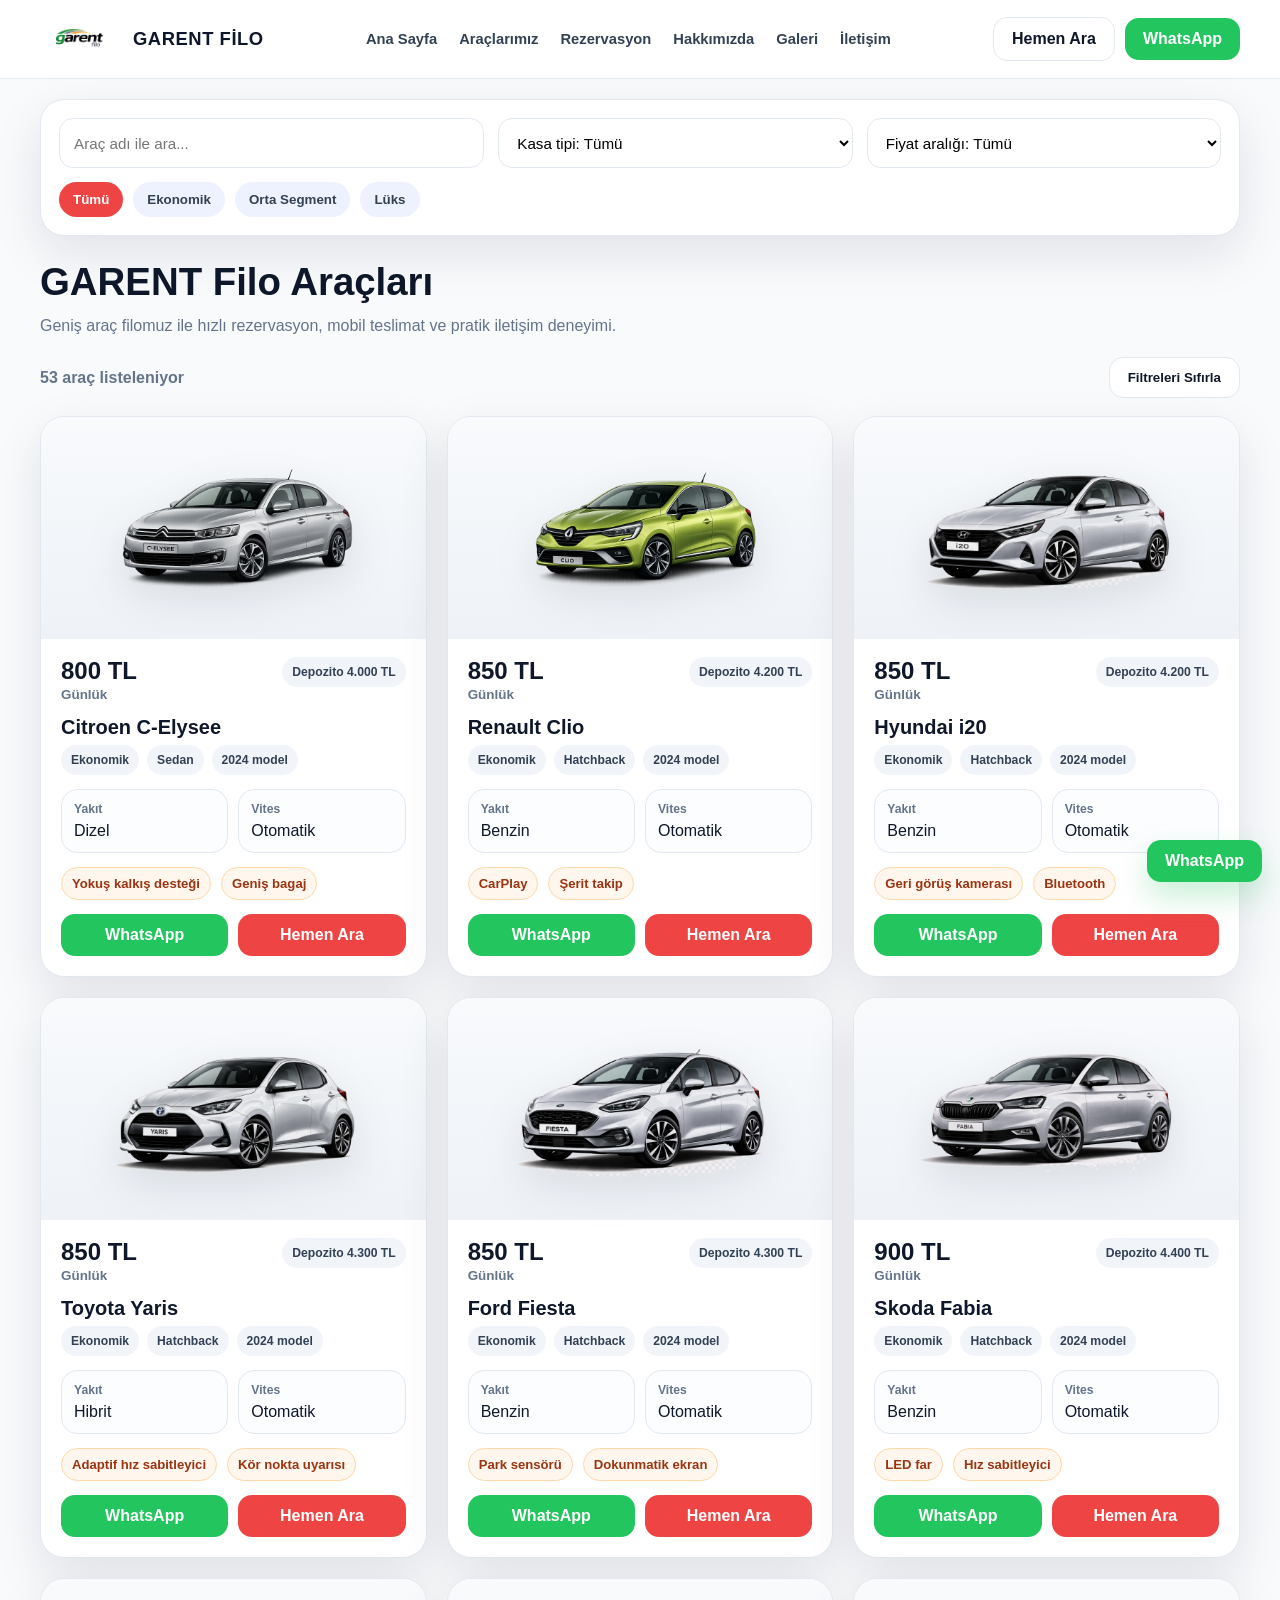
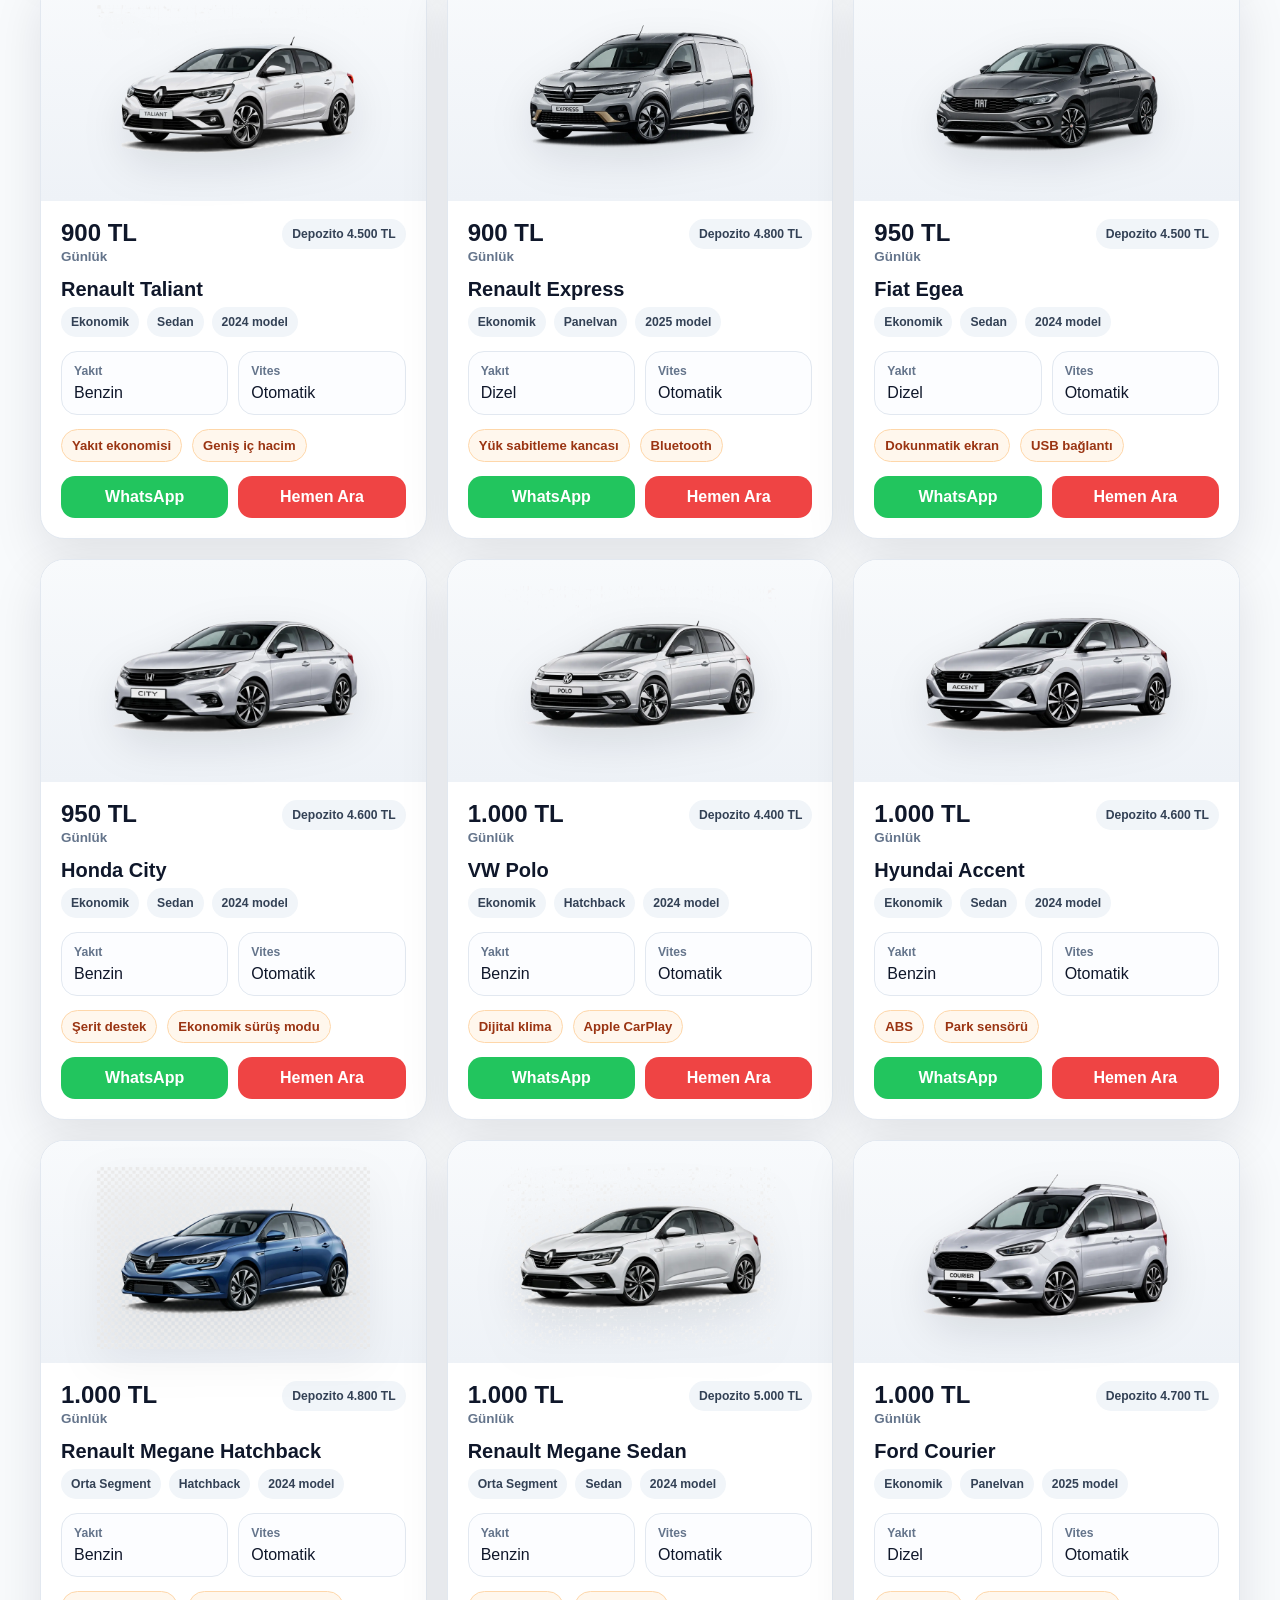
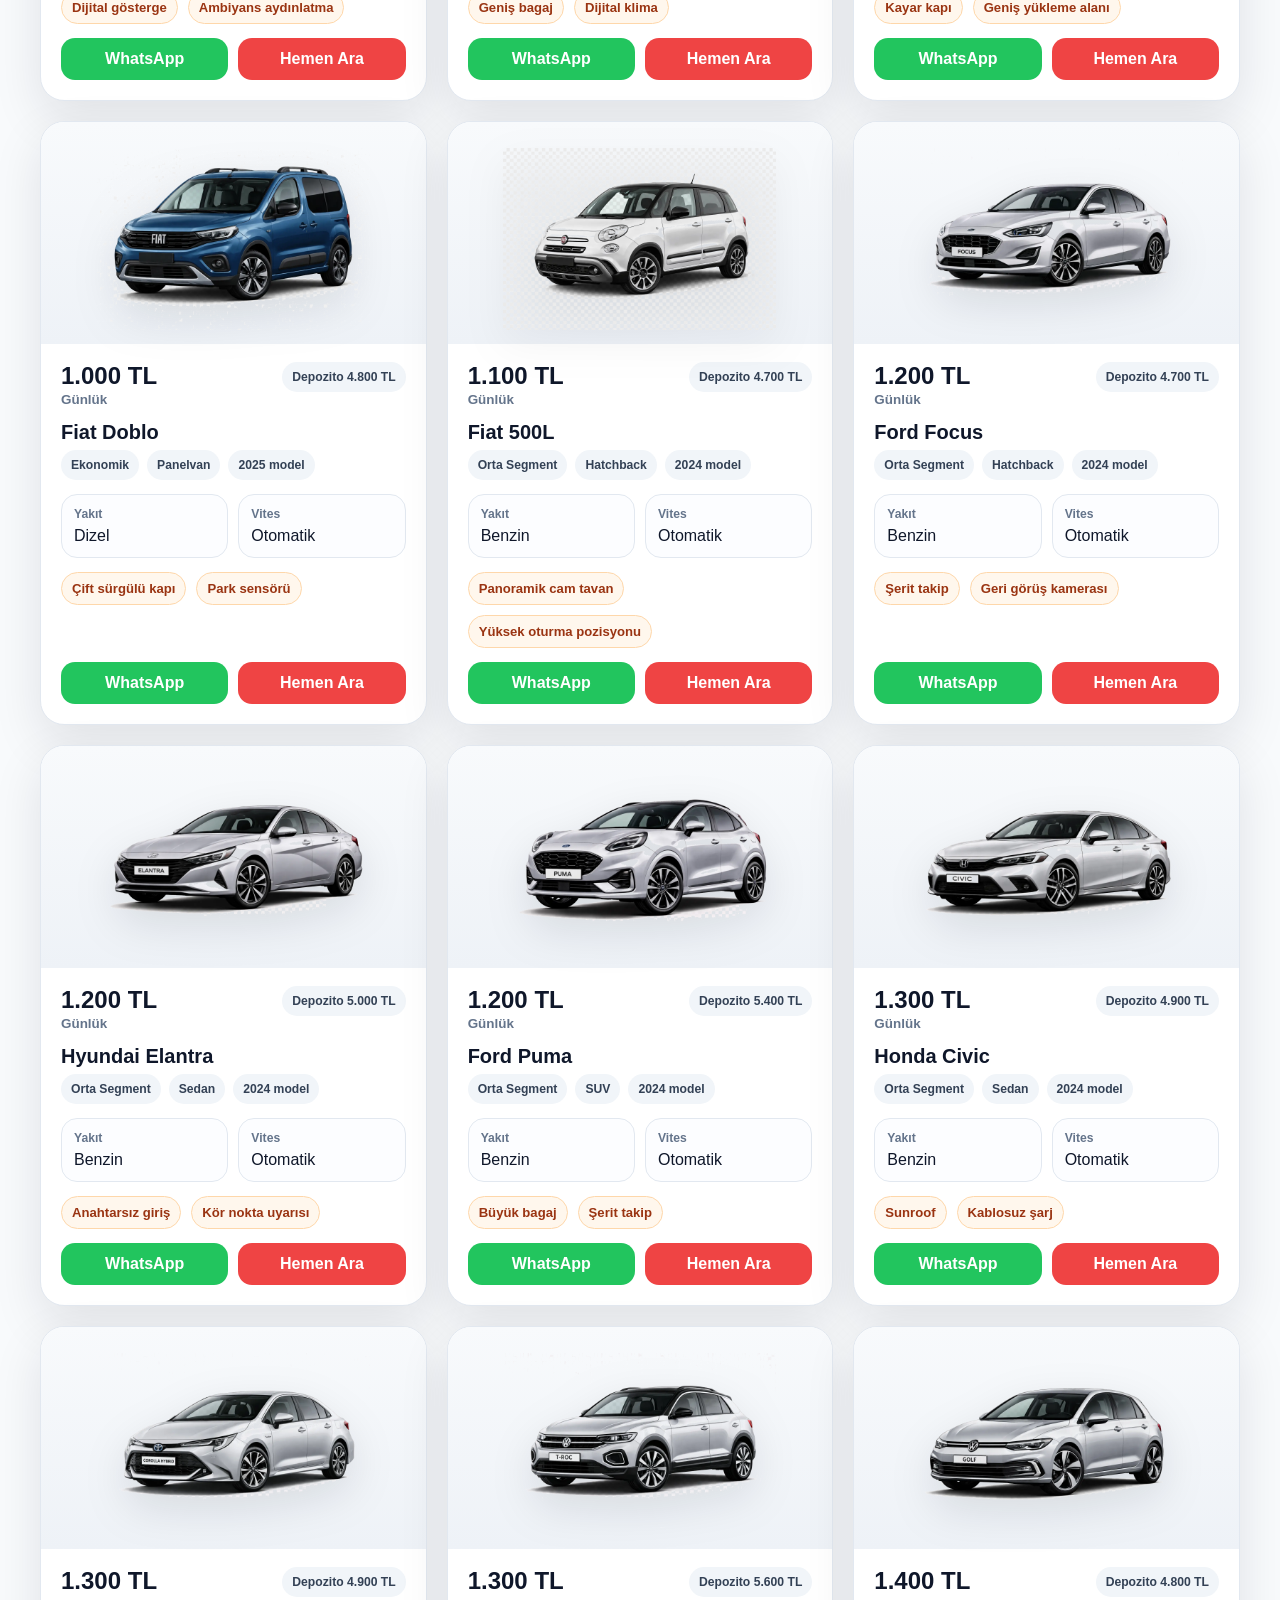
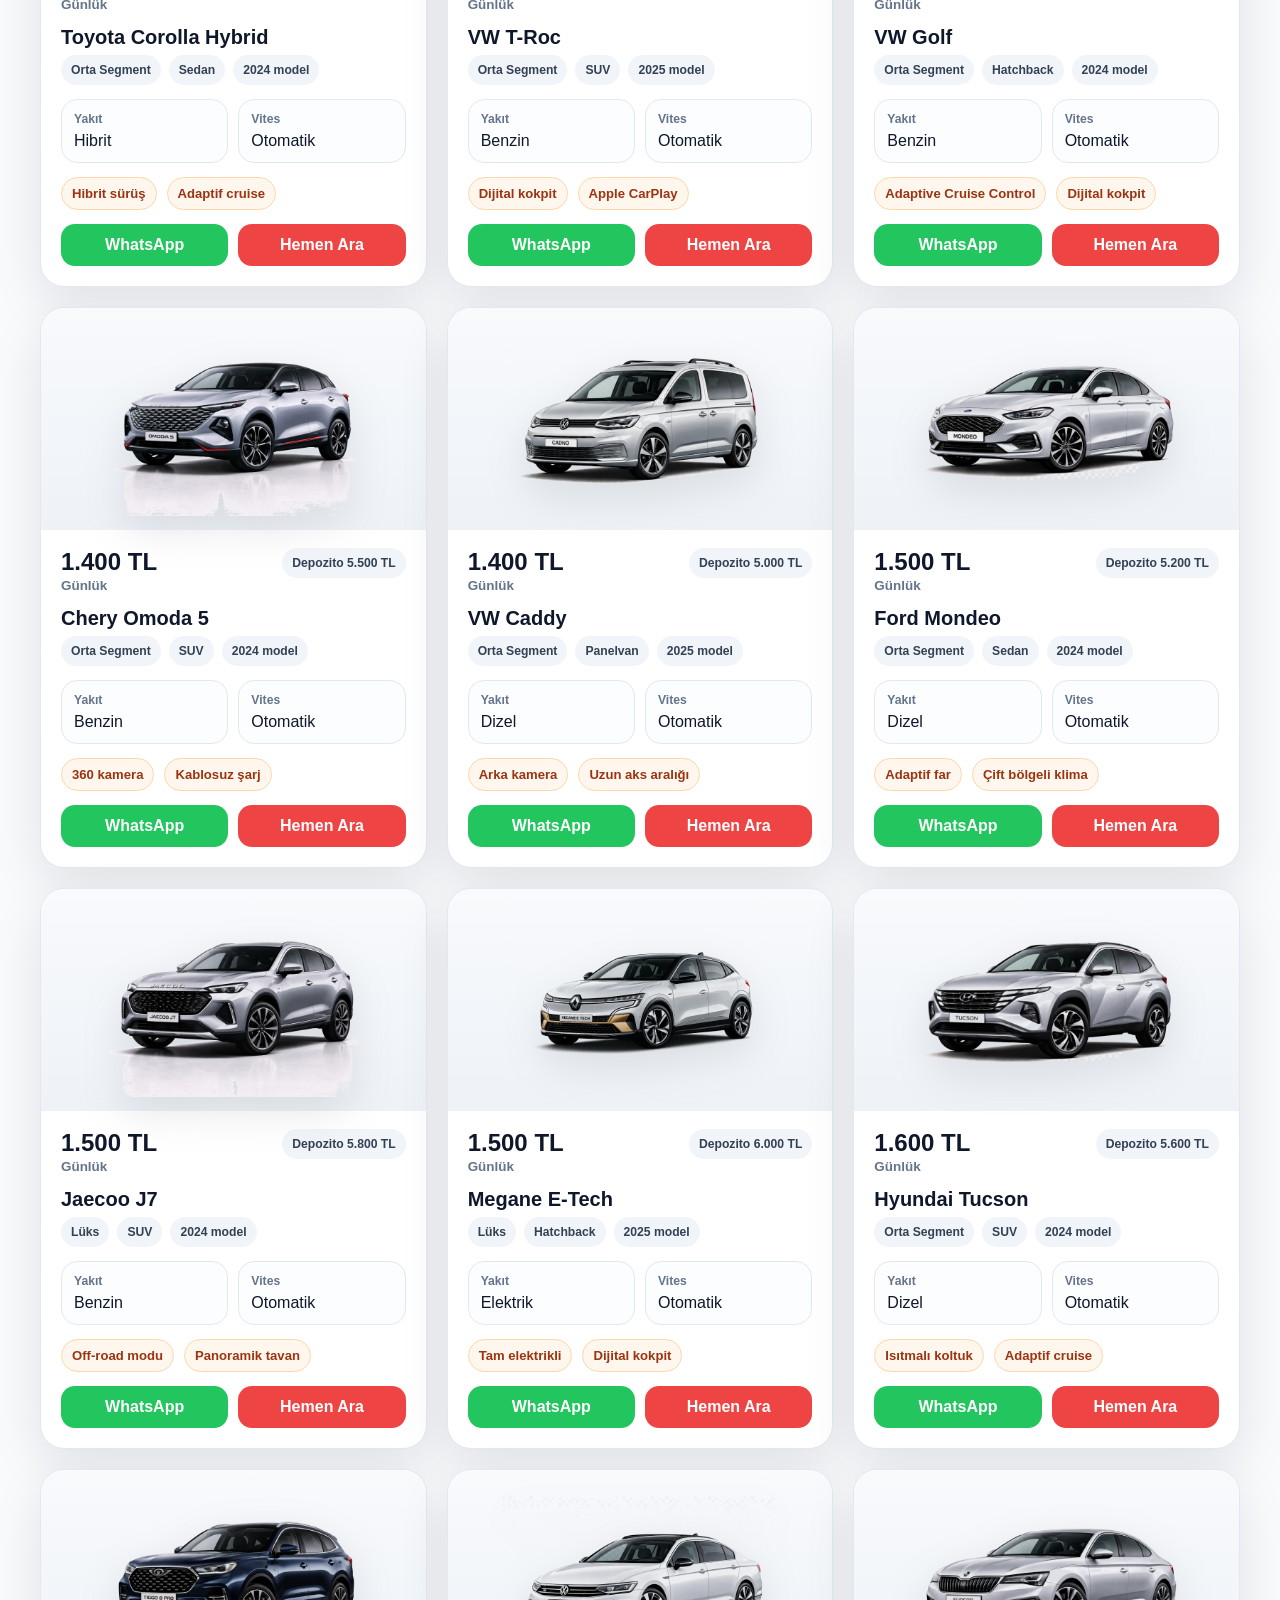
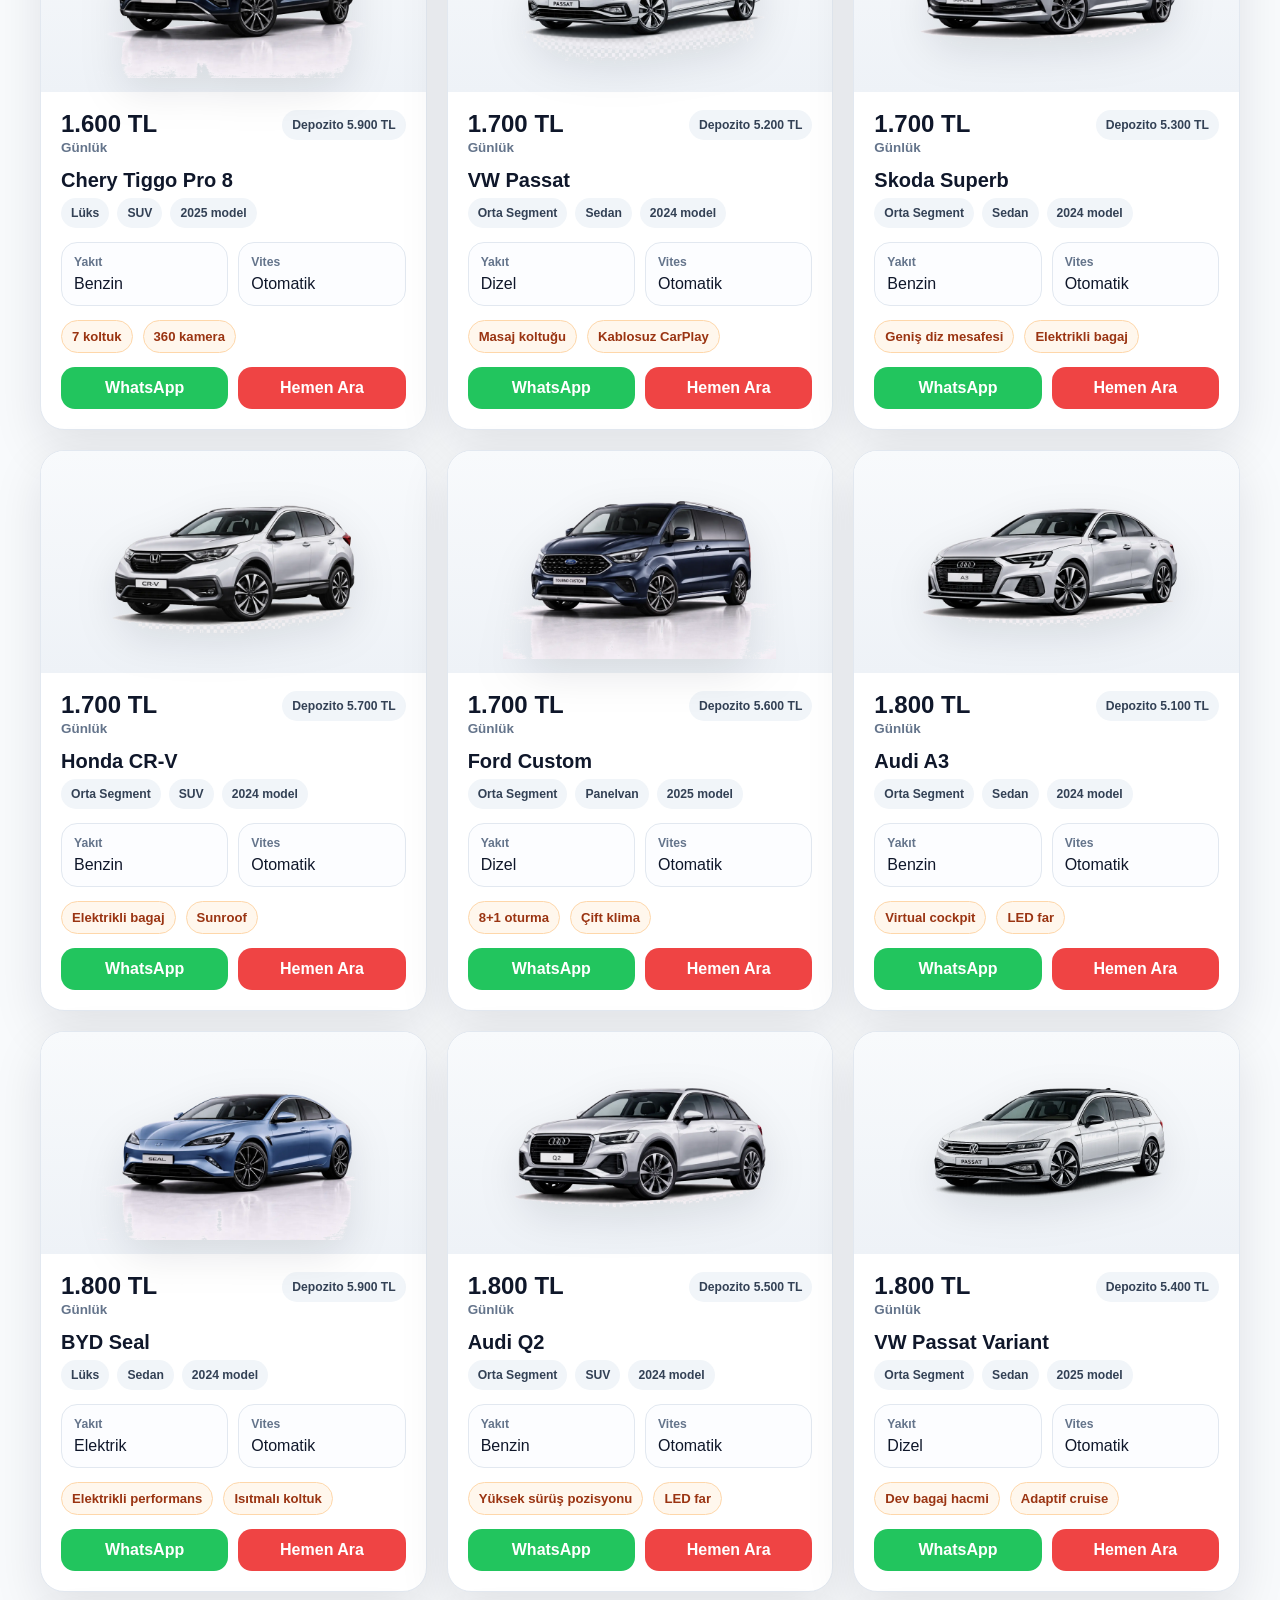
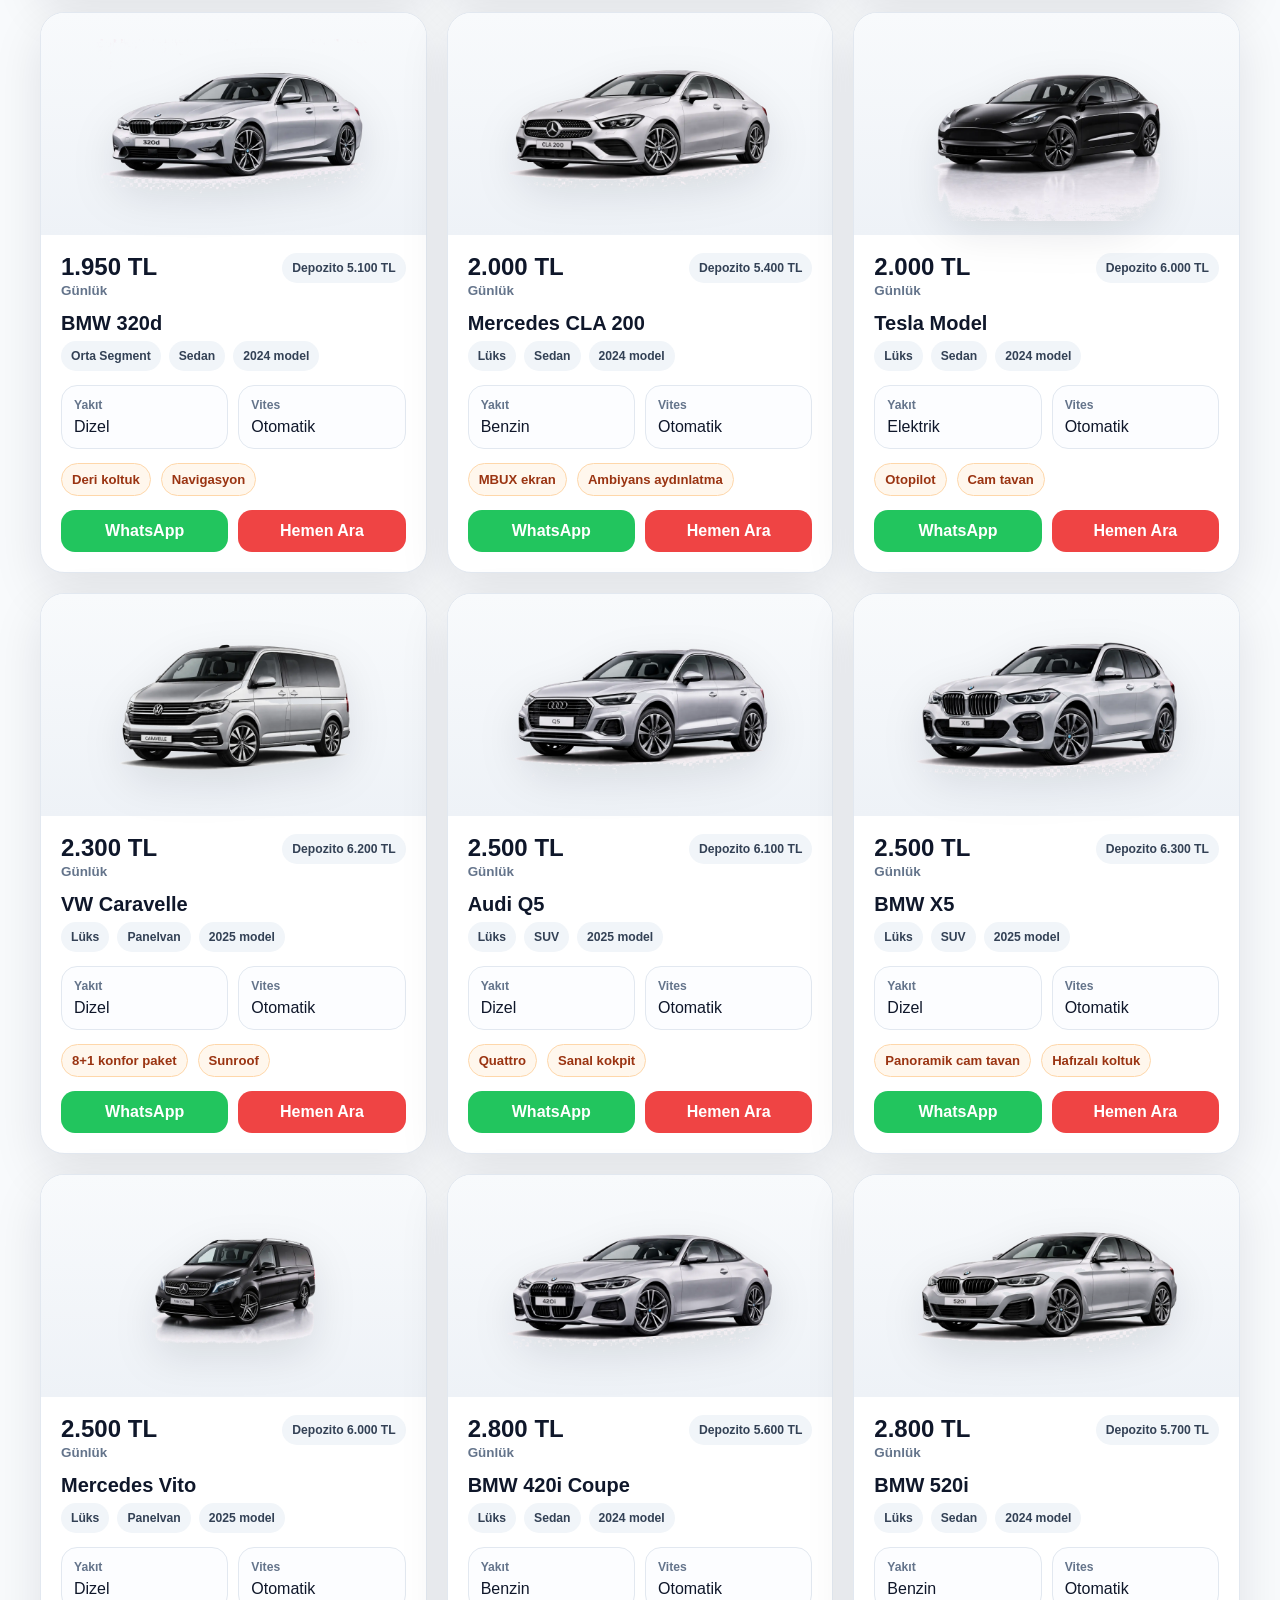
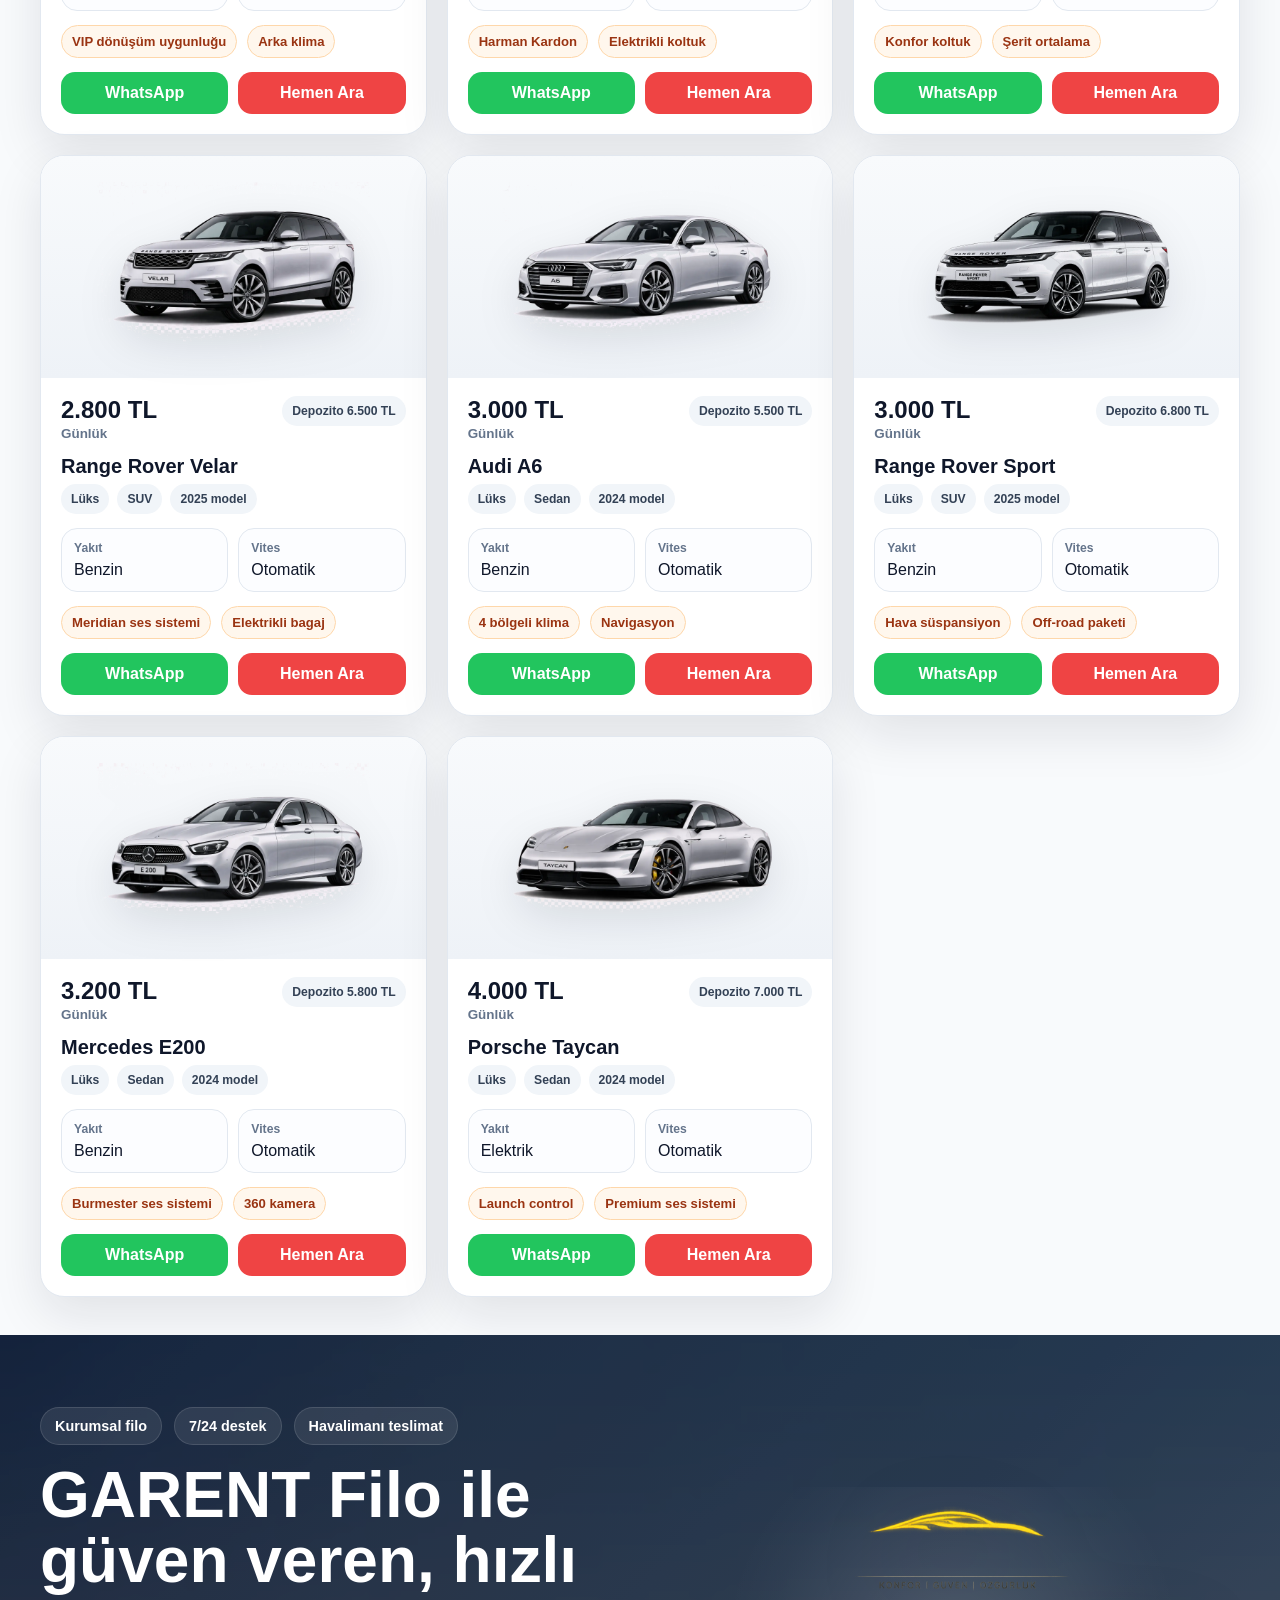
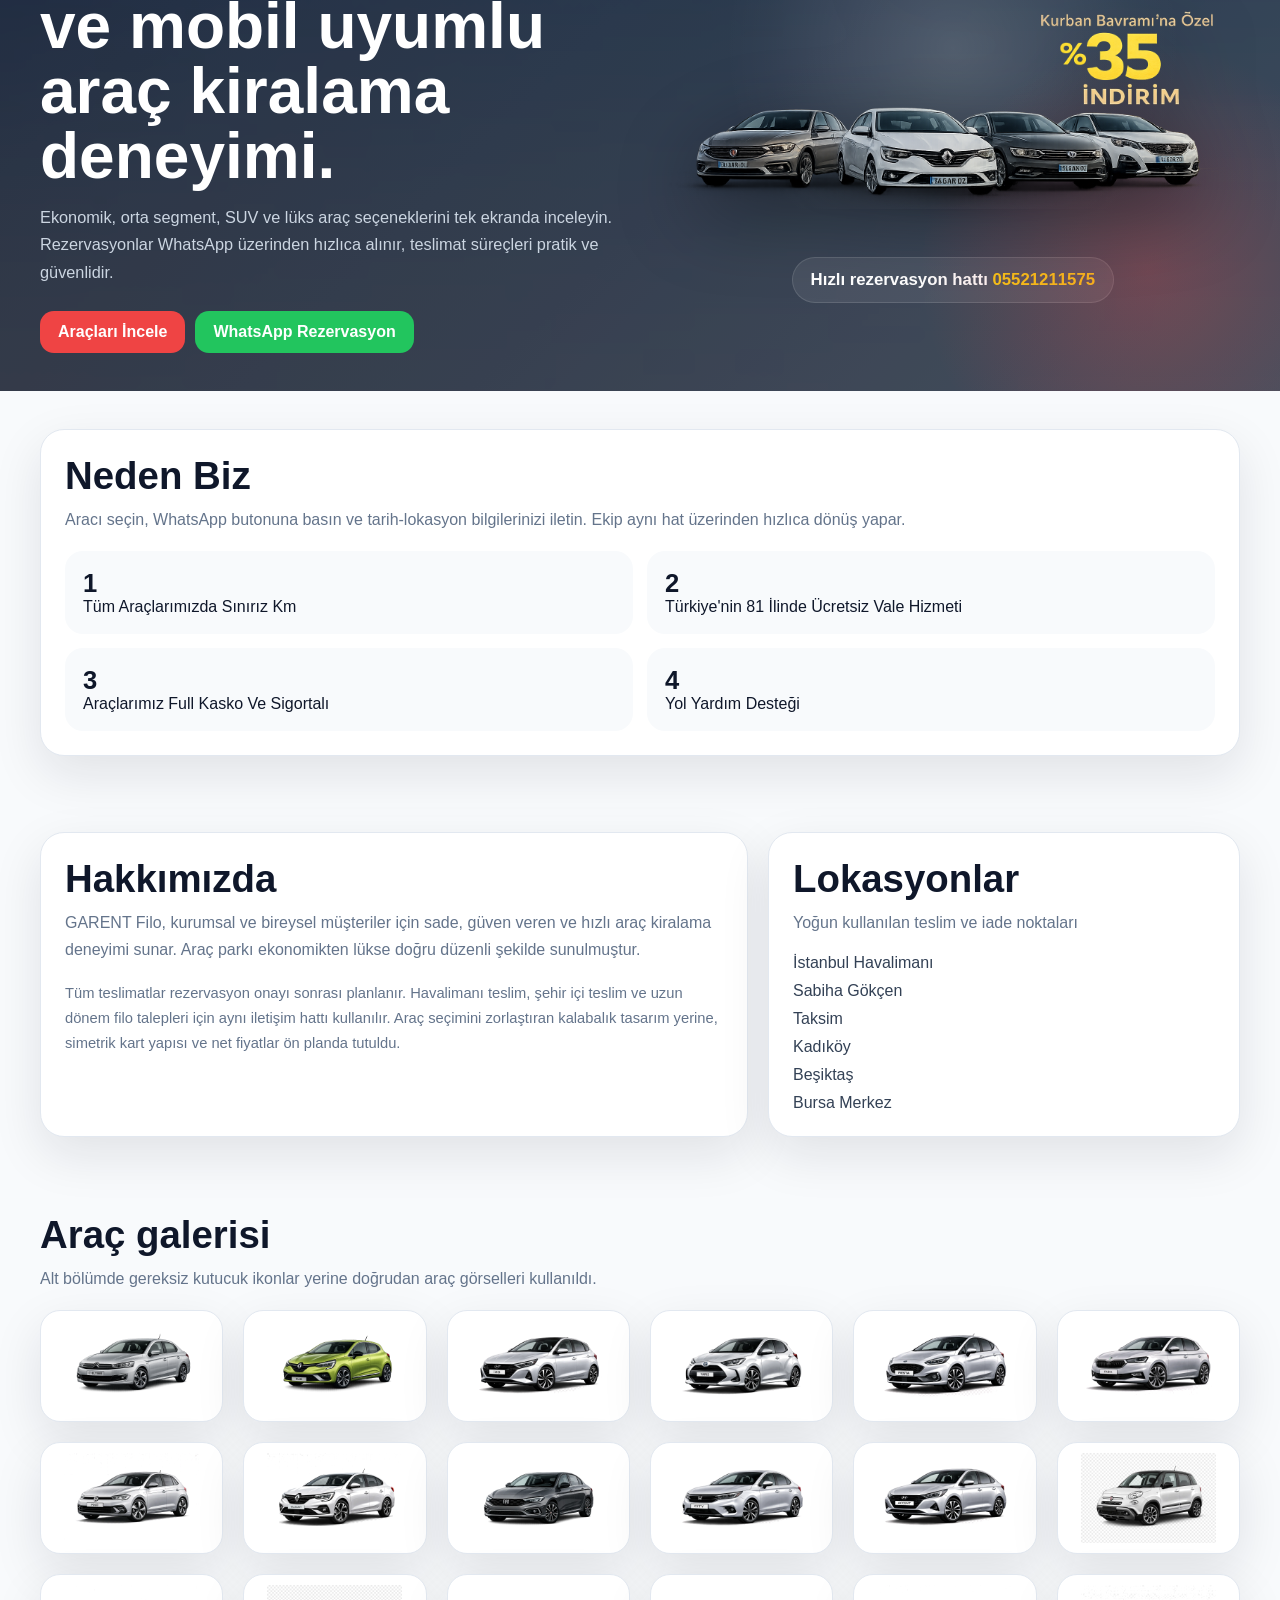
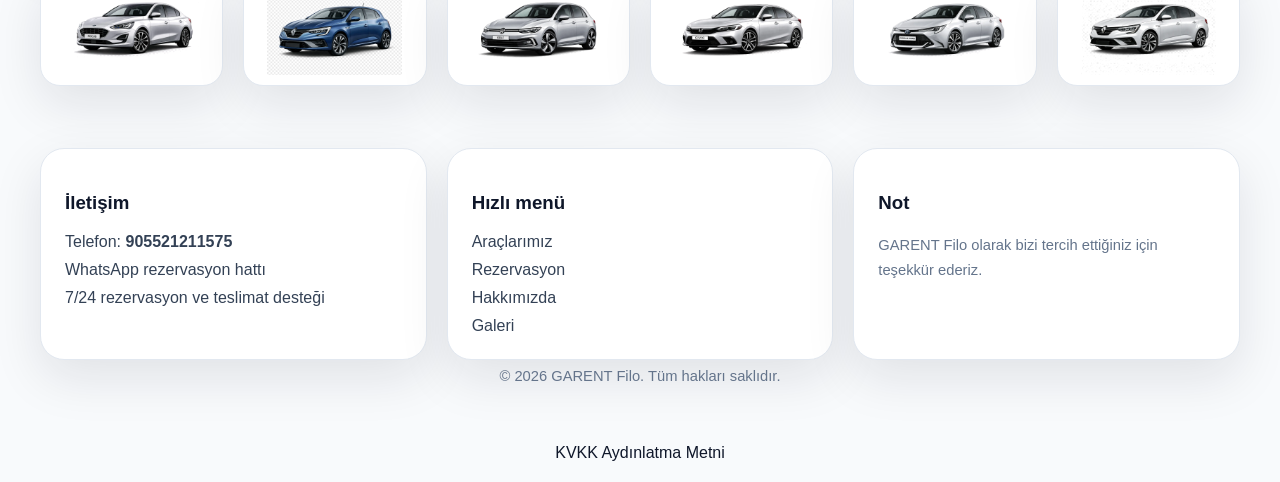
==== index.html @ c32bd508 "Add files via upload" ====
<!doctype html>
<html lang="tr">
<head>
  <!-- Event snippet for Sayfa görüntüleme conversion page -->
<script>
  gtag('event', 'conversion', {
      'send_to': 'AW-18120709480/zHGlCMXj-5UcEKWqg5RD',
      'value': 1.0,
      'currency': 'TRY'
  });
<!-- Google tag (gtag.js) -->
<script async src="https://www.googletagmanager.com/gtag/js?id=AW-18120709480"></script>
<script>
  window.dataLayer = window.dataLayer || [];
  function gtag(){dataLayer.push(arguments);}
  gtag('js', new Date());

  gtag('config', 'AW-18120709480');
</script>
  <meta charset="UTF-8">
  <meta name="viewport" content="width=device-width, initial-scale=1.0">
  <title>GARENT FİLO | Araç Kiralama</title>
  <meta name="description" content="GARENT Filo ile ekonomik, orta segment ve lüks araç kiralama seçenekleri. Hızlı WhatsApp rezervasyonu ve 7/24 destek.">
  <link rel="icon" href="assets/img/brand/GARENT-logo.png">
  <link rel="stylesheet" href="assets/css/style.css">
</head> 
  <!-- Event snippet for Sayfa görüntüleme conversion page -->
<script>
  gtag('event', 'conversion', {
      'send_to': 'AW-18027173157/zHGlCMXj-5UcEKWqg5RD',
      'value': 1.0,
      'currency': 'TRY'
  });
</script>

  <!-- Google tag (gtag.js) -->
<script async src="https://www.googletagmanager.com/gtag/js?id=AW-17670893803"></script>
<script>
  window.dataLayer = window.dataLayer || [];
  function gtag(){dataLayer.push(arguments);}
  gtag('js', new Date());

  gtag('config', 'AW-17670893803');
</script>

  <!-- Google tag (gtag.js) --> <script async src="https://www.googletagmanager.com/gtag/js?id=AW-18008667205"></script> <script> window.dataLayer = window.dataLayer || []; function gtag(){dataLayer.push(arguments);} gtag('js', new Date()); gtag('config', 'AW-18008667205'); </script>
<body>
  <header class="topbar">
    <div class="container nav">
      <a class="brand" href="#anasayfa" aria-label="GARENT Filo ana sayfa">
        <img src="assets/img/brand/GARENT-logo.png" alt="GARENT Filo logo" class="brand-logo">
        <span data-company-name>GARENT FİLO</span>
      </a>
      <button class="menu-toggle" id="menuToggle" aria-label="Menüyü aç" aria-expanded="false">☰</button>
      <nav class="nav-links" id="navLinks">
        <a href="#anasayfa">Ana Sayfa</a>
        <a href="#araclar">Araçlarımız</a>
        <a href="#rezervasyon">Rezervasyon</a>
        <a href="#hakkimizda">Hakkımızda</a>
        <a href="#galeri">Galeri</a>
        <a href="#iletisim">İletişim</a>
      </nav>
      <div class="nav-actions nav-cta">
        <a class="btn btn-outline" data-phone-link href="#">Hemen Ara</a>
        <a class="btn btn-green" data-wa-link href="#" target="_blank" rel="noopener">WhatsApp</a>
      </div>
    </div>
  </header>

  <main>
    <section class="section" id="araclar">
      <div class="container">
        <div class="filters">
          <div class="filter-grid">
            <input id="searchInput" class="filter-input" type="search" placeholder="Araç adı ile ara...">
            <select id="bodyFilter" class="filter-select">
              <option value="all">Kasa tipi: Tümü</option>
              <option value="sedan">Sedan</option>
              <option value="suv">SUV</option>
              <option value="hatchback">Hatchback</option>
              <option value="panelvan">Panelvan</option>
            </select>
            <select id="priceFilter" class="filter-select">
              <option value="all">Fiyat aralığı: Tümü</option>
              <option value="0-2000">0 - 2000 TL</option>
              <option value="2001-3500">2001 - 3500 TL</option>
              <option value="3501-5000">3501 - 5000 TL</option>
              <option value="5001-9500">5001 - 9500 TL</option>
            </select>
          </div>
          <div class="chip-row" id="segmentChips">
            <button class="chip active" data-segment="all">Tümü</button>
            <button class="chip" data-segment="ekonomik">Ekonomik</button>
            <button class="chip" data-segment="ortasegment">Orta Segment</button>
            <button class="chip" data-segment="luks">Lüks</button>
          </div>
        </div>

        <div class="section-title" style="margin-top:24px;">
          <h2>GARENT Filo Araçları</h2>
          <p>Geniş araç filomuz ile hızlı rezervasyon, mobil teslimat ve pratik iletişim deneyimi.</p>
        </div>

        <div class="results-bar">
          <div class="results-meta" id="resultCount"></div>
          <button class="btn btn-outline" id="resetFilters">Filtreleri Sıfırla</button>
        </div>

        <div class="cars-grid" id="carsGrid"></div>
      </div>
    </section>

    <section class="hero" id="anasayfa">
      <div class="container hero-inner">
        <div class="hero-copy">
          <div class="hero-badges">
            <span class="badge">Kurumsal filo</span>
            <span class="badge">7/24 destek</span>
            <span class="badge">Havalimanı teslimat</span>
          </div>
          <h1>GARENT Filo ile güven veren, hızlı ve mobil uyumlu araç kiralama deneyimi.</h1>
          <p>Ekonomik, orta segment, SUV ve lüks araç seçeneklerini tek ekranda inceleyin. Rezervasyonlar WhatsApp üzerinden hızlıca alınır, teslimat süreçleri pratik ve güvenlidir.</p>
          <div class="nav-actions">
            <a class="btn btn-primary" href="#araclar">Araçları İncele</a>
            <a class="btn btn-green" data-wa-link href="#" target="_blank" rel="noopener">WhatsApp Rezervasyon</a>
          </div>
        </div>
        <div class="hero-visual">
          <div class="hero-stage">
            <img class="hero-car" src="assets/img/hero/GARENT-hero-car.png" alt="GARENT Filo hero araç görseli">
          </div>
          <div class="hero-offer">Hızlı rezervasyon hattı <span>05521211575</span></div>
        </div>
      </div>
    </section>

    <section class="section" id="rezervasyon">
      <div class="container reserve-grid">
        <div class="reserve-box">
          <div class="section-title">
            <h2>Neden Biz</h2>
            <p>Aracı seçin, WhatsApp butonuna basın ve tarih-lokasyon bilgilerinizi iletin. Ekip aynı hat üzerinden hızlıca dönüş yapar.</p>
          </div>
          <div class="stats">
            <div class="stat"><strong>1</strong><span>Tüm Araçlarımızda Sınırız Km</span></div>
            <div class="stat"><strong>2</strong><span>Türkiye'nin 81 İlinde Ücretsiz Vale Hizmeti</span></div>
            <div class="stat"><strong>3</strong><span>Araçlarımız Full Kasko Ve Sigortalı</span></div>
            <div class="stat"><strong>4</strong><span>Yol Yardım Desteği</span></div>
          </div>
        </div>
      </div>
    </section>

    <section class="section" id="hakkimizda">
      <div class="container about-grid">
        <div class="about-box">
          <div class="section-title">
            <h2>Hakkımızda</h2>
            <p>GARENT Filo, kurumsal ve bireysel müşteriler için sade, güven veren ve hızlı araç kiralama deneyimi sunar. Araç parkı ekonomikten lükse doğru düzenli şekilde sunulmuştur.</p>
          </div>
          <div class="small">Tüm teslimatlar rezervasyon onayı sonrası planlanır. Havalimanı teslim, şehir içi teslim ve uzun dönem filo talepleri için aynı iletişim hattı kullanılır. Araç seçimini zorlaştıran kalabalık tasarım yerine, simetrik kart yapısı ve net fiyatlar ön planda tutuldu.</div>
        </div>
        <div class="about-box">
          <div class="section-title">
            <h2>Lokasyonlar</h2>
            <p>Yoğun kullanılan teslim ve iade noktaları</p>
          </div>
          <div class="list" id="locationsList"></div>
        </div>
      </div>
    </section>

    <section class="section" id="galeri">
      <div class="container">
        <div class="section-title">
          <h2>Araç galerisi</h2>
          <p>Alt bölümde gereksiz kutucuk ikonlar yerine doğrudan araç görselleri kullanıldı.</p>
        </div>
        <div class="gallery-grid" id="galleryGrid"></div>
      </div>
    </section>
  </main>

  <footer class="footer" id="iletisim">
    <div class="container footer-grid">
      <div class="footer-box">
        <h3>İletişim</h3>
        <div class="list">
          <a data-phone-link href="#"><span>Telefon:</span> <strong data-phone-display></strong></a>
          <a data-wa-link href="#" target="_blank" rel="noopener">WhatsApp rezervasyon hattı</a>
          <span data-working-hours></span>
        </div>
      </div>
      <div class="footer-box">
        <h3>Hızlı menü</h3>
        <div class="list">
          <a href="#araclar">Araçlarımız</a>
          <a href="#rezervasyon">Rezervasyon</a>
          <a href="#hakkimizda">Hakkımızda</a>
          <a href="#galeri">Galeri</a>
        </div>
      </div>
      <div class="footer-box">
        <h3>Not</h3>
        <div class="small">GARENT Filo olarak bizi tercih ettiğiniz için teşekkür ederiz.</div>
      </div>
    </div>
    <div class="container footer-bottom">
      <span>© 2026 GARENT Filo. Tüm hakları saklıdır.</span>
    </div>
  </footer>

  <a class="btn btn-green floating-wa" data-wa-link href="#" target="_blank" rel="noopener">WhatsApp</a>

  <script src="assets/js/config.js"></script>
  <script src="assets/js/cars.js"></script>
  <script src="assets/js/app.js"></script>
  <div style="text-align:center; padding:20px;">
  <a href="kvkk.html">KVKK Aydınlatma Metni</a>
</div>
</body>
</html>
---- assets/css/style.css ----
:root{--bg:#0b1120;--card:#ffffff;--muted:#64748b;--text:#0f172a;--line:#e2e8f0;--accent:#ef4444;--accent-dark:#dc2626;--green:#22c55e;--shadow:0 18px 50px rgba(15,23,42,.10)}
*{box-sizing:border-box}html{scroll-behavior:smooth}body{margin:0;font-family:Inter,Arial,sans-serif;color:var(--text);background:#f8fafc}a{text-decoration:none;color:inherit}img{max-width:100%;display:block}.container{width:min(1200px,calc(100% - 32px));margin:0 auto}
.topbar{position:sticky;top:0;z-index:50;background:rgba(255,255,255,.94);backdrop-filter:blur(12px);border-bottom:1px solid rgba(226,232,240,.9)}
.nav{display:flex;align-items:center;justify-content:space-between;gap:16px;min-height:78px}.brand{display:flex;align-items:center;gap:12px;font-size:1.15rem;font-weight:900;letter-spacing:.03em}.brand-logo{height:54px;width:auto;object-fit:contain}.nav-links{display:flex;gap:22px;align-items:center;flex-wrap:wrap}.nav-links a{font-size:.92rem;font-weight:700;color:#334155}.nav-actions{display:flex;gap:10px;align-items:center}.menu-toggle{display:none;border:1px solid var(--line);background:#fff;border-radius:14px;width:46px;height:46px;font-size:1.2rem;cursor:pointer}
.btn{display:inline-flex;align-items:center;justify-content:center;gap:8px;padding:12px 18px;border-radius:14px;font-weight:800;border:none;cursor:pointer;transition:.2s transform,.2s background,.2s color,.2s box-shadow}.btn:hover{transform:translateY(-1px)}.btn-primary{background:var(--accent);color:#fff}.btn-primary:hover{background:var(--accent-dark)}.btn-green{background:var(--green);color:#fff}.btn-outline{background:#fff;border:1px solid var(--line);color:var(--text)}
.hero{position:relative;overflow:hidden;background:linear-gradient(135deg,#050816,#0f172a 58%,#1e293b);color:#fff}.hero:before{content:'';position:absolute;inset:0;background:url('../img/hero/hero-arkaplan.jpg') center/cover no-repeat;opacity:.18}.hero:after{content:'';position:absolute;inset:auto -10% -140px auto;width:520px;height:520px;background:radial-gradient(circle,rgba(239,68,68,.28),transparent 62%);pointer-events:none}.hero-inner{position:relative;display:grid;grid-template-columns:1.02fr .98fr;gap:28px;align-items:center;padding:72px 0 38px}.hero-copy h1{font-size:clamp(2.2rem,5vw,4.5rem);line-height:1.02;margin:0 0 14px}.hero-copy p{max-width:610px;color:#cbd5e1;font-size:1.02rem;line-height:1.7;margin:0 0 24px}.hero-badges{display:flex;gap:12px;flex-wrap:wrap;margin-bottom:18px}.badge{display:inline-flex;padding:10px 14px;border-radius:999px;background:rgba(255,255,255,.09);border:1px solid rgba(255,255,255,.12);font-weight:700;font-size:.9rem}.hero-visual{display:flex;flex-direction:column;align-items:center;justify-content:center;min-height:420px}.hero-stage{position:relative;width:min(100%,620px);aspect-ratio:16/10;display:flex;align-items:center;justify-content:center}.hero-stage:before{content:'';position:absolute;inset:8% 4%;border-radius:28px;background:radial-gradient(circle at center,rgba(255,255,255,.16),rgba(255,255,255,.02) 60%,transparent 74%)}.hero-stage:after{content:'';position:absolute;left:12%;right:12%;bottom:10%;height:34px;border-radius:50%;background:radial-gradient(circle,rgba(0,0,0,.42),transparent 68%);filter:blur(10px)}.hero-car{position:relative;z-index:2;width:min(100%,620px);filter:drop-shadow(0 24px 40px rgba(0,0,0,.40))}.hero-offer{margin-top:18px;font-size:1.05rem;font-weight:900;text-align:center;padding:12px 18px;border-radius:999px;background:rgba(255,255,255,.08);border:1px solid rgba(255,255,255,.12)}.hero-offer span{color:#facc15}
.section{padding:38px 0}.section-title{margin-bottom:18px}.section-title h2{font-size:clamp(1.7rem,3vw,2.7rem);margin:0 0 8px}.section-title p{margin:0;color:var(--muted);line-height:1.7}.filters{background:#fff;border:1px solid var(--line);border-radius:24px;padding:18px;box-shadow:var(--shadow);margin-top:-18px;position:relative;z-index:2}.filter-grid{display:grid;grid-template-columns:1.2fr 1fr 1fr;gap:14px}.filter-input,.filter-select{width:100%;height:50px;border-radius:14px;border:1px solid var(--line);padding:0 14px;font-size:.95rem;background:#fff}.chip-row{display:flex;gap:10px;flex-wrap:wrap;margin-top:14px}.chip{border:none;border-radius:999px;background:#eef2ff;color:#334155;padding:10px 14px;font-weight:800;cursor:pointer}.chip.active{background:var(--accent);color:#fff}
.results-bar{display:flex;justify-content:space-between;align-items:center;gap:16px;flex-wrap:wrap;margin:18px 0}.results-meta{color:var(--muted);font-weight:700}.cars-grid{display:grid;grid-template-columns:repeat(3,minmax(0,1fr));gap:20px}.card{height:100%;display:flex;flex-direction:column;background:#fff;border:1px solid var(--line);border-radius:24px;overflow:hidden;box-shadow:var(--shadow)}.card-media{padding:22px 22px 10px;background:linear-gradient(180deg,#f8fafc,#eef2f7)}.car-photo-wrap{height:190px;display:flex;align-items:center;justify-content:center}.car-photo{max-height:182px;object-fit:contain;filter:drop-shadow(0 14px 20px rgba(2,6,23,.10))}.card-body{padding:18px 20px 20px;display:flex;flex-direction:column;gap:14px;flex:1}.price-row{display:flex;justify-content:space-between;align-items:flex-start;gap:10px}.price{font-size:1.5rem;font-weight:900}.price small{display:block;font-size:.84rem;color:var(--muted);font-weight:700;margin-top:2px}.meta-pills{display:flex;gap:8px;flex-wrap:wrap}.pill{font-size:.76rem;font-weight:800;background:#f1f5f9;color:#334155;padding:8px 10px;border-radius:999px}.specs{display:grid;grid-template-columns:repeat(2,minmax(0,1fr));gap:10px}.spec{border:1px solid var(--line);border-radius:16px;padding:12px 12px;background:#fcfdff}.spec strong{display:block;font-size:.76rem;color:var(--muted);margin-bottom:6px}.features{display:flex;gap:10px;flex-wrap:wrap}.feature{background:#fff7ed;color:#9a3412;border:1px solid #fed7aa;padding:8px 10px;border-radius:999px;font-size:.82rem;font-weight:800}.cta-row{display:grid;grid-template-columns:1fr 1fr;gap:10px;margin-top:auto}
.about-grid,.reserve-grid,.footer-grid,.gallery-grid{display:grid;gap:20px}.about-grid{grid-template-columns:1.2fr .8fr}.about-box,.reserve-box,.footer-box{background:#fff;border:1px solid var(--line);border-radius:24px;padding:24px;box-shadow:var(--shadow)}.stats{display:grid;grid-template-columns:repeat(2,minmax(0,1fr));gap:14px}.stat{background:#f8fafc;border-radius:18px;padding:18px}.stat strong{display:block;font-size:1.6rem}.gallery-grid{grid-template-columns:repeat(6,minmax(0,1fr))}.gallery-item{background:#fff;border:1px solid var(--line);border-radius:20px;padding:10px;box-shadow:var(--shadow)}.gallery-item img{height:90px;object-fit:contain;margin:auto}.footer{padding:24px 0 18px}.footer-grid{grid-template-columns:1fr 1fr 1fr}.footer-bottom{padding:8px 0 22px;color:var(--muted);font-size:.92rem;text-align:center}.list{display:grid;gap:10px;color:#334155}.small{font-size:.92rem;color:var(--muted);line-height:1.7}.floating-wa{position:fixed;right:18px;bottom:18px;z-index:60;box-shadow:0 14px 30px rgba(34,197,94,.25)}
@media (max-width:1080px){.cars-grid{grid-template-columns:repeat(2,minmax(0,1fr))}.hero-inner,.about-grid,.footer-grid{grid-template-columns:1fr}.gallery-grid{grid-template-columns:repeat(4,minmax(0,1fr))}.hero-visual{order:-1;min-height:auto}.filter-grid{grid-template-columns:1fr 1fr}.nav{min-height:74px}.nav-cta{display:none}.menu-toggle{display:inline-flex;align-items:center;justify-content:center}.nav-links{display:none;position:absolute;left:16px;right:16px;top:78px;padding:14px;border:1px solid var(--line);border-radius:20px;background:#fff;box-shadow:var(--shadow);flex-direction:column;align-items:flex-start;gap:14px}.nav-links.open{display:flex}}
@media (max-width:680px){.container{width:min(100% - 20px,1200px)}.cars-grid,.gallery-grid,.footer-grid,.stats,.filter-grid,.specs,.cta-row{grid-template-columns:1fr}.hero-inner{padding-top:34px;padding-bottom:28px}.hero-copy h1{font-size:clamp(1.95rem,11vw,3rem)}.hero-copy p{font-size:.96rem}.brand{gap:10px;font-size:1rem}.brand-logo{height:42px}.hero-stage{width:100%;aspect-ratio:16/11}.hero-car{width:100%;max-width:100%}.hero-offer{font-size:.92rem;width:100%}.badge{font-size:.82rem;padding:8px 12px}.floating-wa{right:14px;bottom:14px}}
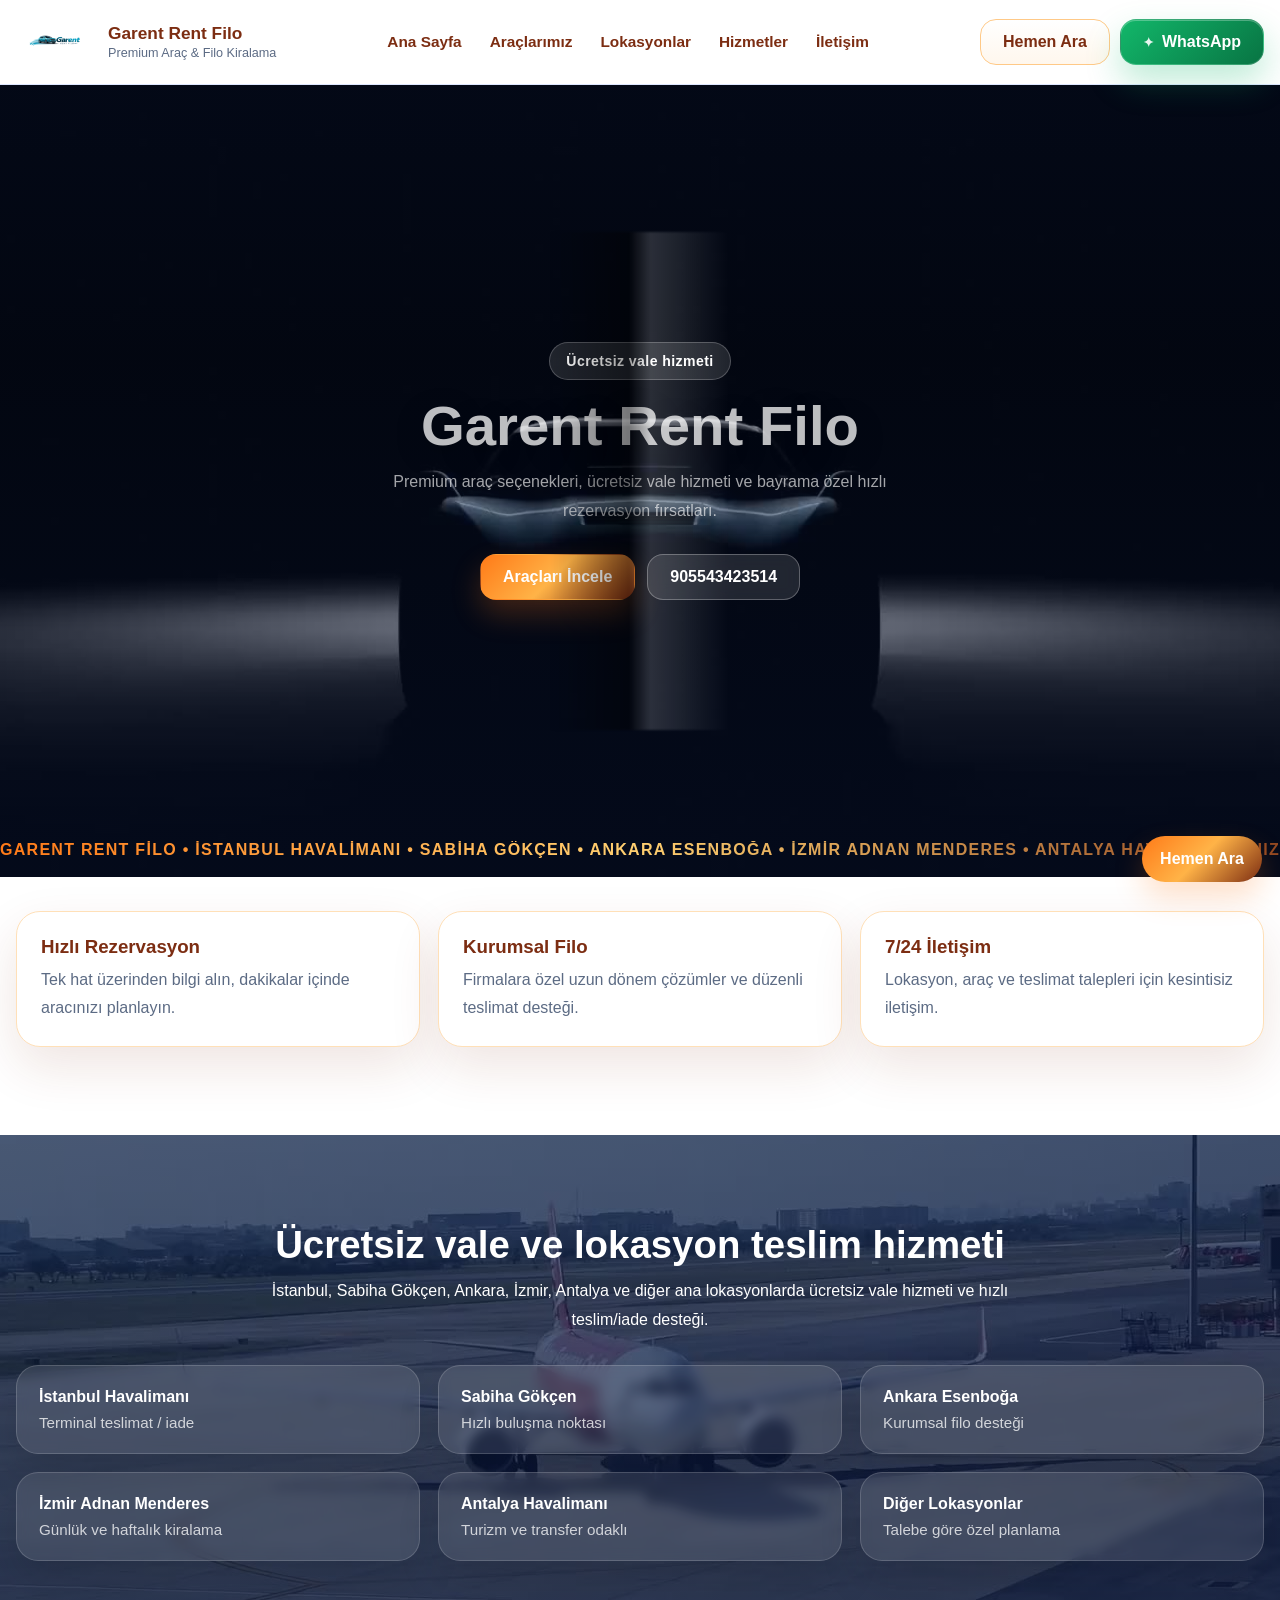
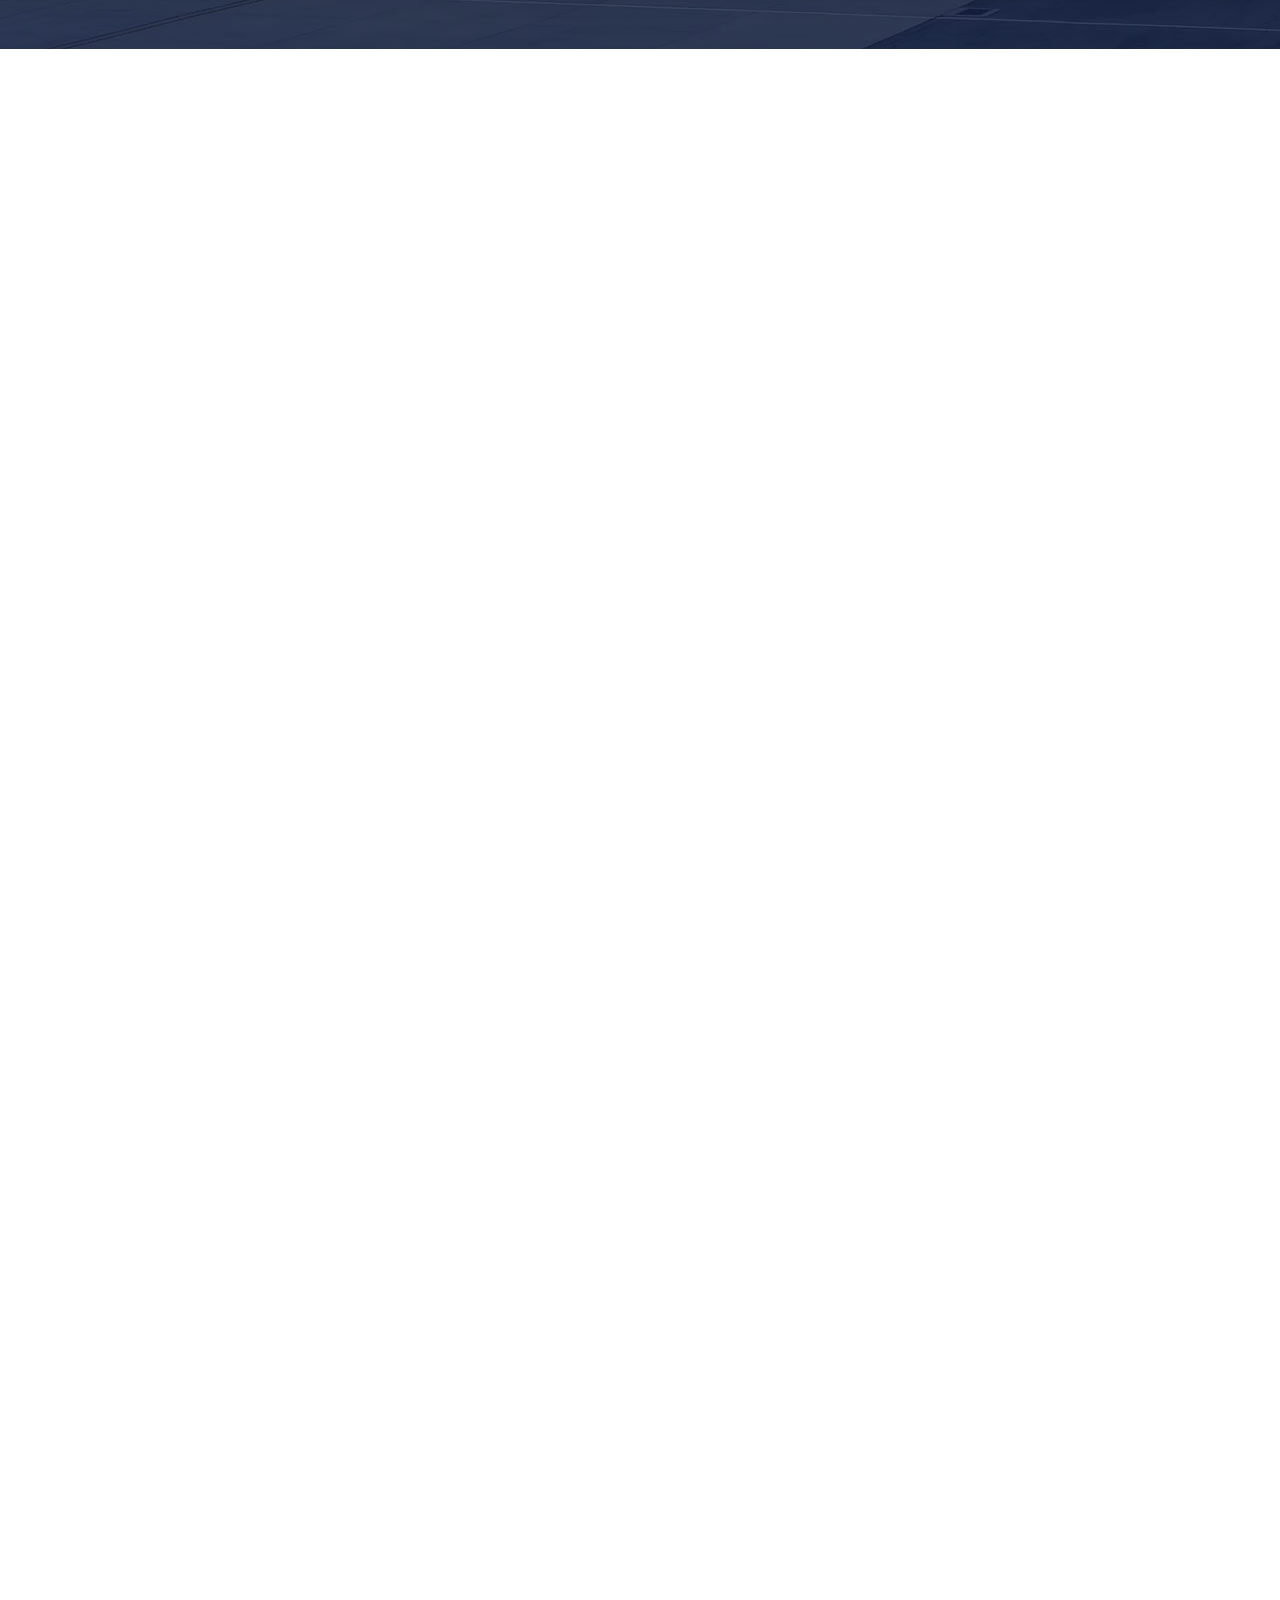
==== commit 5db31536: "Add files via upload" ====
--- a/index.html
+++ b/index.html
@@ -1,75 +1,125 @@
 <!doctype html>
 <html lang="tr">
 <head>
-  <!-- Event snippet for Sayfa görüntüleme conversion page -->
-<script>
-  gtag('event', 'conversion', {
-      'send_to': 'AW-18120709480/zHGlCMXj-5UcEKWqg5RD',
-      'value': 1.0,
-      'currency': 'TRY'
-  });
 <!-- Google tag (gtag.js) -->
-<script async src="https://www.googletagmanager.com/gtag/js?id=AW-18120709480"></script>
+<script async src="https://www.googletagmanager.com/gtag/js?id=AW-18167987641"></script>
 <script>
   window.dataLayer = window.dataLayer || [];
   function gtag(){dataLayer.push(arguments);}
   gtag('js', new Date());
 
-  gtag('config', 'AW-18120709480');
+  gtag('config', 'AW-18167987641');
 </script>
-  <meta charset="UTF-8">
+<meta charset="UTF-8">
   <meta name="viewport" content="width=device-width, initial-scale=1.0">
-  <title>GARENT FİLO | Araç Kiralama</title>
-  <meta name="description" content="GARENT Filo ile ekonomik, orta segment ve lüks araç kiralama seçenekleri. Hızlı WhatsApp rezervasyonu ve 7/24 destek.">
-  <link rel="icon" href="assets/img/brand/GARENT-logo.png">
+  <title>Garent Rent Filo | Araç Kiralama</title>
+  <meta name="description" content="Garent Rent Filo ile ücretsiz vale hizmetli günlük, haftalık ve kurumsal araç kiralama fırsatları.">
+  <link rel="icon" href="assets/img/favicon.webp">
+  <meta name="theme-color" content="#ff7a18">
+  <link rel="preload" href="assets/css/style.css" as="style">
+  <link rel="preload" href="assets/img/logo.webp" as="image" type="image/webp">
+  <link rel="preload" href="assets/video/hero.mp4" as="video" type="video/mp4">
   <link rel="stylesheet" href="assets/css/style.css">
-</head> 
-  <!-- Event snippet for Sayfa görüntüleme conversion page -->
-<script>
-  gtag('event', 'conversion', {
-      'send_to': 'AW-18027173157/zHGlCMXj-5UcEKWqg5RD',
-      'value': 1.0,
-      'currency': 'TRY'
-  });
-</script>
-
-  <!-- Google tag (gtag.js) -->
-<script async src="https://www.googletagmanager.com/gtag/js?id=AW-17670893803"></script>
-<script>
-  window.dataLayer = window.dataLayer || [];
-  function gtag(){dataLayer.push(arguments);}
-  gtag('js', new Date());
-
-  gtag('config', 'AW-17670893803');
-</script>
-
-  <!-- Google tag (gtag.js) --> <script async src="https://www.googletagmanager.com/gtag/js?id=AW-18008667205"></script> <script> window.dataLayer = window.dataLayer || []; function gtag(){dataLayer.push(arguments);} gtag('js', new Date()); gtag('config', 'AW-18008667205'); </script>
+</head>
 <body>
   <header class="topbar">
     <div class="container nav">
-      <a class="brand" href="#anasayfa" aria-label="GARENT Filo ana sayfa">
-        <img src="assets/img/brand/GARENT-logo.png" alt="GARENT Filo logo" class="brand-logo">
-        <span data-company-name>GARENT FİLO</span>
+      <a class="brand" href="#anasayfa" aria-label="Garent Rent Filo ana sayfa">
+        <img class="brand-logo" src="assets/img/logo.webp" loading="eager" fetchpriority="high" decoding="async" alt="Garent Rent Filo logosu">
+        <span class="brand-text">
+          <strong data-company-name>Garent Rent Filo</strong>
+          <small>Premium Araç &amp; Filo Kiralama</small>
+        </span>
       </a>
-      <button class="menu-toggle" id="menuToggle" aria-label="Menüyü aç" aria-expanded="false">☰</button>
-      <nav class="nav-links" id="navLinks">
+
+      <nav class="nav-links">
         <a href="#anasayfa">Ana Sayfa</a>
         <a href="#araclar">Araçlarımız</a>
-        <a href="#rezervasyon">Rezervasyon</a>
-        <a href="#hakkimizda">Hakkımızda</a>
-        <a href="#galeri">Galeri</a>
+        <a href="#lokasyonlar">Lokasyonlar</a>
+        <a href="#hizmetler">Hizmetler</a>
         <a href="#iletisim">İletişim</a>
       </nav>
-      <div class="nav-actions nav-cta">
+
+      <div class="nav-actions">
         <a class="btn btn-outline" data-phone-link href="#">Hemen Ara</a>
-        <a class="btn btn-green" data-wa-link href="#" target="_blank" rel="noopener">WhatsApp</a>
+        <a class="btn btn-primary" data-wa-link href="#" target="_blank" rel="noopener">WhatsApp</a>
       </div>
     </div>
   </header>
 
   <main>
+    <section class="hero" id="anasayfa">
+      <video class="hero-video" autoplay muted loop playsinline preload="metadata" poster="assets/img/hero-poster.jpg" aria-hidden="true">
+        <source src="assets/video/hero.mp4" type="video/mp4">
+      </video>
+      <div class="hero-overlay"></div>
+      <div class="hero-content container">
+        <span class="hero-kicker">Ücretsiz vale hizmeti</span>
+        <h1>Garent Rent Filo</h1>
+        <p>Premium araç seçenekleri, ücretsiz vale hizmeti ve bayrama özel hızlı rezervasyon fırsatları.</p>
+        <div class="hero-actions">
+          <a class="btn btn-primary" href="#araclar">Araçları İncele</a>
+          <a class="btn btn-glass" data-phone-link href="#" data-phone-display></a>
+        </div>
+      </div>
+      <div class="marquee-band" aria-label="Kayan yazı alanı">
+        <div class="marquee-track">
+          <span>Garent RENT FİLO • İSTANBUL HAVALİMANI • SABİHA GÖKÇEN • ANKARA ESENBOĞA • İZMİR ADNAN MENDERES • ANTALYA HAVALİMANI • HIZLI TESLİMAT •</span>
+          <span>Garent RENT FİLO • İSTANBUL HAVALİMANI • SABİHA GÖKÇEN • ANKARA ESENBOĞA • İZMİR ADNAN MENDERES • ANTALYA HAVALİMANI • HIZLI TESLİMAT •</span>
+        </div>
+      </div>
+    </section>
+
+    <section class="section intro-strip" id="hizmetler">
+      <div class="container intro-grid">
+        <article class="intro-card">
+          <h3>Hızlı Rezervasyon</h3>
+          <p>Tek hat üzerinden bilgi alın, dakikalar içinde aracınızı planlayın.</p>
+        </article>
+        <article class="intro-card">
+          <h3>Kurumsal Filo</h3>
+          <p>Firmalara özel uzun dönem çözümler ve düzenli teslimat desteği.</p>
+        </article>
+        <article class="intro-card">
+          <h3>7/24 İletişim</h3>
+          <p>Lokasyon, araç ve teslimat talepleri için kesintisiz iletişim.</p>
+        </article>
+      </div>
+    </section>
+
+    <section class="section airports" id="lokasyonlar">
+      <video class="airports-video" autoplay muted loop playsinline preload="metadata" poster="assets/img/airports-poster.jpg" aria-hidden="true">
+        <source src="assets/video/havalimani-lokasyon.mp4" type="video/mp4">
+      </video>
+      <div class="airports-overlay"></div>
+      <div class="container airports-content">
+        <div class="section-title light center narrow">
+          <h2>Ücretsiz vale ve lokasyon teslim hizmeti</h2>
+          <p>İstanbul, Sabiha Gökçen, Ankara, İzmir, Antalya ve diğer ana lokasyonlarda ücretsiz vale hizmeti ve hızlı teslim/iade desteği.</p>
+        </div>
+        <div class="airport-grid">
+          <article class="airport-card"><strong>İstanbul Havalimanı</strong><span>Terminal teslimat / iade</span></article>
+          <article class="airport-card"><strong>Sabiha Gökçen</strong><span>Hızlı buluşma noktası</span></article>
+          <article class="airport-card"><strong>Ankara Esenboğa</strong><span>Kurumsal filo desteği</span></article>
+          <article class="airport-card"><strong>İzmir Adnan Menderes</strong><span>Günlük ve haftalık kiralama</span></article>
+          <article class="airport-card"><strong>Antalya Havalimanı</strong><span>Turizm ve transfer odaklı</span></article>
+          <article class="airport-card"><strong>Diğer Lokasyonlar</strong><span>Talebe göre özel planlama</span></article>
+        </div>
+      </div>
+    </section>
+
     <section class="section" id="araclar">
       <div class="container">
+        <div class="section-title center narrow dark">
+          <h2>Araç Filomuz</h2>
+          <p>Ekonomik, orta segment ve lüks araç seçeneklerini bayrama özel avantajlarla hemen inceleyin.</p>
+          <div class="campaign-strip" aria-label="Kampanya duyuruları">
+            <span class="campaign-chip">Bayrama Özel Fırsatlar</span>
+            <span class="campaign-chip">Uzun Dönem Kiralamalarda %35’e Varan İndirim</span>
+            <span class="campaign-chip">Ücretsiz Vale Hizmeti</span>
+          </div>
+        </div>
+
         <div class="filters">
           <div class="filter-grid">
             <input id="searchInput" class="filter-input" type="search" placeholder="Araç adı ile ara...">
@@ -96,11 +146,6 @@
           </div>
         </div>
 
-        <div class="section-title" style="margin-top:24px;">
-          <h2>GARENT Filo Araçları</h2>
-          <p>Geniş araç filomuz ile hızlı rezervasyon, mobil teslimat ve pratik iletişim deneyimi.</p>
-        </div>
-
         <div class="results-bar">
           <div class="results-meta" id="resultCount"></div>
           <button class="btn btn-outline" id="resetFilters">Filtreleri Sıfırla</button>
@@ -110,113 +155,51 @@
       </div>
     </section>
 
-    <section class="hero" id="anasayfa">
-      <div class="container hero-inner">
-        <div class="hero-copy">
-          <div class="hero-badges">
-            <span class="badge">Kurumsal filo</span>
-            <span class="badge">7/24 destek</span>
-            <span class="badge">Havalimanı teslimat</span>
-          </div>
-          <h1>GARENT Filo ile güven veren, hızlı ve mobil uyumlu araç kiralama deneyimi.</h1>
-          <p>Ekonomik, orta segment, SUV ve lüks araç seçeneklerini tek ekranda inceleyin. Rezervasyonlar WhatsApp üzerinden hızlıca alınır, teslimat süreçleri pratik ve güvenlidir.</p>
-          <div class="nav-actions">
-            <a class="btn btn-primary" href="#araclar">Araçları İncele</a>
-            <a class="btn btn-green" data-wa-link href="#" target="_blank" rel="noopener">WhatsApp Rezervasyon</a>
-          </div>
-        </div>
-        <div class="hero-visual">
-          <div class="hero-stage">
-            <img class="hero-car" src="assets/img/hero/GARENT-hero-car.png" alt="GARENT Filo hero araç görseli">
-          </div>
-          <div class="hero-offer">Hızlı rezervasyon hattı <span>05521211575</span></div>
-        </div>
-      </div>
-    </section>
-
-    <section class="section" id="rezervasyon">
-      <div class="container reserve-grid">
-        <div class="reserve-box">
-          <div class="section-title">
-            <h2>Neden Biz</h2>
-            <p>Aracı seçin, WhatsApp butonuna basın ve tarih-lokasyon bilgilerinizi iletin. Ekip aynı hat üzerinden hızlıca dönüş yapar.</p>
-          </div>
-          <div class="stats">
-            <div class="stat"><strong>1</strong><span>Tüm Araçlarımızda Sınırız Km</span></div>
-            <div class="stat"><strong>2</strong><span>Türkiye'nin 81 İlinde Ücretsiz Vale Hizmeti</span></div>
-            <div class="stat"><strong>3</strong><span>Araçlarımız Full Kasko Ve Sigortalı</span></div>
-            <div class="stat"><strong>4</strong><span>Yol Yardım Desteği</span></div>
-          </div>
-        </div>
-      </div>
-    </section>
-
-    <section class="section" id="hakkimizda">
-      <div class="container about-grid">
-        <div class="about-box">
-          <div class="section-title">
-            <h2>Hakkımızda</h2>
-            <p>GARENT Filo, kurumsal ve bireysel müşteriler için sade, güven veren ve hızlı araç kiralama deneyimi sunar. Araç parkı ekonomikten lükse doğru düzenli şekilde sunulmuştur.</p>
-          </div>
-          <div class="small">Tüm teslimatlar rezervasyon onayı sonrası planlanır. Havalimanı teslim, şehir içi teslim ve uzun dönem filo talepleri için aynı iletişim hattı kullanılır. Araç seçimini zorlaştıran kalabalık tasarım yerine, simetrik kart yapısı ve net fiyatlar ön planda tutuldu.</div>
-        </div>
-        <div class="about-box">
-          <div class="section-title">
-            <h2>Lokasyonlar</h2>
-            <p>Yoğun kullanılan teslim ve iade noktaları</p>
-          </div>
-          <div class="list" id="locationsList"></div>
-        </div>
-      </div>
-    </section>
-
-    <section class="section" id="galeri">
-      <div class="container">
-        <div class="section-title">
-          <h2>Araç galerisi</h2>
-          <p>Alt bölümde gereksiz kutucuk ikonlar yerine doğrudan araç görselleri kullanıldı.</p>
-        </div>
-        <div class="gallery-grid" id="galleryGrid"></div>
+    <section class="section section-soft" id="iletisim">
+      <div class="container contact-panel">
+        <div class="section-title dark">
+          <h2>İletişim ve rezervasyon</h2>
+          <p>Rezervasyon, teslimat ve lokasyon desteği için bize hemen ulaşın.</p>
+        </div>
+        <div class="contact-actions">
+          <a class="contact-big" data-phone-link href="#" data-phone-display></a>
+          <a class="btn btn-primary" data-wa-link href="#" target="_blank" rel="noopener">WhatsApp'tan Yaz</a>
+        </div>
+        <div class="contact-note" data-working-hours></div>
       </div>
     </section>
   </main>
 
-  <footer class="footer" id="iletisim">
+  <footer class="footer">
     <div class="container footer-grid">
-      <div class="footer-box">
+      <div>
+        <div class="footer-brand" data-company-name>Garent Rent Filo</div>
+        <p class="footer-note">Türkiye genelinde ücretsiz vale hizmetli premium araç kiralama.</p>
+      </div>
+      <div>
+        <h3>Lokasyonlar</h3>
+        <div class="footer-list">
+          <span>İstanbul Havalimanı</span>
+          <span>Sabiha Gökçen</span>
+          <span>Ankara Esenboğa</span>
+          <span>İzmir Adnan Menderes</span>
+        </div>
+      </div>
+      <div>
         <h3>İletişim</h3>
-        <div class="list">
-          <a data-phone-link href="#"><span>Telefon:</span> <strong data-phone-display></strong></a>
-          <a data-wa-link href="#" target="_blank" rel="noopener">WhatsApp rezervasyon hattı</a>
+        <div class="footer-list">
+          <a data-phone-link href="#"><strong data-phone-display></strong></a>
+          <a data-wa-link href="#" target="_blank" rel="noopener">WhatsApp rezervasyon</a>
           <span data-working-hours></span>
         </div>
       </div>
-      <div class="footer-box">
-        <h3>Hızlı menü</h3>
-        <div class="list">
-          <a href="#araclar">Araçlarımız</a>
-          <a href="#rezervasyon">Rezervasyon</a>
-          <a href="#hakkimizda">Hakkımızda</a>
-          <a href="#galeri">Galeri</a>
-        </div>
-      </div>
-      <div class="footer-box">
-        <h3>Not</h3>
-        <div class="small">GARENT Filo olarak bizi tercih ettiğiniz için teşekkür ederiz.</div>
-      </div>
-    </div>
-    <div class="container footer-bottom">
-      <span>© 2026 GARENT Filo. Tüm hakları saklıdır.</span>
     </div>
   </footer>
 
-  <a class="btn btn-green floating-wa" data-wa-link href="#" target="_blank" rel="noopener">WhatsApp</a>
-
-  <script src="assets/js/config.js"></script>
-  <script src="assets/js/cars.js"></script>
-  <script src="assets/js/app.js"></script>
-  <div style="text-align:center; padding:20px;">
-  <a href="kvkk.html">KVKK Aydınlatma Metni</a>
-</div>
+  <a class="floating-call" data-phone-link href="#">Hemen Ara</a>
+
+  <script src="assets/js/config.js" defer></script>
+  <script src="assets/js/cars.js" defer></script>
+  <script src="assets/js/app.js" defer></script>
 </body>
 </html>
--- a/assets/css/style.css
+++ b/assets/css/style.css
@@ -1,11 +1,301 @@
-:root{--bg:#0b1120;--card:#ffffff;--muted:#64748b;--text:#0f172a;--line:#e2e8f0;--accent:#ef4444;--accent-dark:#dc2626;--green:#22c55e;--shadow:0 18px 50px rgba(15,23,42,.10)}
-*{box-sizing:border-box}html{scroll-behavior:smooth}body{margin:0;font-family:Inter,Arial,sans-serif;color:var(--text);background:#f8fafc}a{text-decoration:none;color:inherit}img{max-width:100%;display:block}.container{width:min(1200px,calc(100% - 32px));margin:0 auto}
-.topbar{position:sticky;top:0;z-index:50;background:rgba(255,255,255,.94);backdrop-filter:blur(12px);border-bottom:1px solid rgba(226,232,240,.9)}
-.nav{display:flex;align-items:center;justify-content:space-between;gap:16px;min-height:78px}.brand{display:flex;align-items:center;gap:12px;font-size:1.15rem;font-weight:900;letter-spacing:.03em}.brand-logo{height:54px;width:auto;object-fit:contain}.nav-links{display:flex;gap:22px;align-items:center;flex-wrap:wrap}.nav-links a{font-size:.92rem;font-weight:700;color:#334155}.nav-actions{display:flex;gap:10px;align-items:center}.menu-toggle{display:none;border:1px solid var(--line);background:#fff;border-radius:14px;width:46px;height:46px;font-size:1.2rem;cursor:pointer}
-.btn{display:inline-flex;align-items:center;justify-content:center;gap:8px;padding:12px 18px;border-radius:14px;font-weight:800;border:none;cursor:pointer;transition:.2s transform,.2s background,.2s color,.2s box-shadow}.btn:hover{transform:translateY(-1px)}.btn-primary{background:var(--accent);color:#fff}.btn-primary:hover{background:var(--accent-dark)}.btn-green{background:var(--green);color:#fff}.btn-outline{background:#fff;border:1px solid var(--line);color:var(--text)}
-.hero{position:relative;overflow:hidden;background:linear-gradient(135deg,#050816,#0f172a 58%,#1e293b);color:#fff}.hero:before{content:'';position:absolute;inset:0;background:url('../img/hero/hero-arkaplan.jpg') center/cover no-repeat;opacity:.18}.hero:after{content:'';position:absolute;inset:auto -10% -140px auto;width:520px;height:520px;background:radial-gradient(circle,rgba(239,68,68,.28),transparent 62%);pointer-events:none}.hero-inner{position:relative;display:grid;grid-template-columns:1.02fr .98fr;gap:28px;align-items:center;padding:72px 0 38px}.hero-copy h1{font-size:clamp(2.2rem,5vw,4.5rem);line-height:1.02;margin:0 0 14px}.hero-copy p{max-width:610px;color:#cbd5e1;font-size:1.02rem;line-height:1.7;margin:0 0 24px}.hero-badges{display:flex;gap:12px;flex-wrap:wrap;margin-bottom:18px}.badge{display:inline-flex;padding:10px 14px;border-radius:999px;background:rgba(255,255,255,.09);border:1px solid rgba(255,255,255,.12);font-weight:700;font-size:.9rem}.hero-visual{display:flex;flex-direction:column;align-items:center;justify-content:center;min-height:420px}.hero-stage{position:relative;width:min(100%,620px);aspect-ratio:16/10;display:flex;align-items:center;justify-content:center}.hero-stage:before{content:'';position:absolute;inset:8% 4%;border-radius:28px;background:radial-gradient(circle at center,rgba(255,255,255,.16),rgba(255,255,255,.02) 60%,transparent 74%)}.hero-stage:after{content:'';position:absolute;left:12%;right:12%;bottom:10%;height:34px;border-radius:50%;background:radial-gradient(circle,rgba(0,0,0,.42),transparent 68%);filter:blur(10px)}.hero-car{position:relative;z-index:2;width:min(100%,620px);filter:drop-shadow(0 24px 40px rgba(0,0,0,.40))}.hero-offer{margin-top:18px;font-size:1.05rem;font-weight:900;text-align:center;padding:12px 18px;border-radius:999px;background:rgba(255,255,255,.08);border:1px solid rgba(255,255,255,.12)}.hero-offer span{color:#facc15}
-.section{padding:38px 0}.section-title{margin-bottom:18px}.section-title h2{font-size:clamp(1.7rem,3vw,2.7rem);margin:0 0 8px}.section-title p{margin:0;color:var(--muted);line-height:1.7}.filters{background:#fff;border:1px solid var(--line);border-radius:24px;padding:18px;box-shadow:var(--shadow);margin-top:-18px;position:relative;z-index:2}.filter-grid{display:grid;grid-template-columns:1.2fr 1fr 1fr;gap:14px}.filter-input,.filter-select{width:100%;height:50px;border-radius:14px;border:1px solid var(--line);padding:0 14px;font-size:.95rem;background:#fff}.chip-row{display:flex;gap:10px;flex-wrap:wrap;margin-top:14px}.chip{border:none;border-radius:999px;background:#eef2ff;color:#334155;padding:10px 14px;font-weight:800;cursor:pointer}.chip.active{background:var(--accent);color:#fff}
-.results-bar{display:flex;justify-content:space-between;align-items:center;gap:16px;flex-wrap:wrap;margin:18px 0}.results-meta{color:var(--muted);font-weight:700}.cars-grid{display:grid;grid-template-columns:repeat(3,minmax(0,1fr));gap:20px}.card{height:100%;display:flex;flex-direction:column;background:#fff;border:1px solid var(--line);border-radius:24px;overflow:hidden;box-shadow:var(--shadow)}.card-media{padding:22px 22px 10px;background:linear-gradient(180deg,#f8fafc,#eef2f7)}.car-photo-wrap{height:190px;display:flex;align-items:center;justify-content:center}.car-photo{max-height:182px;object-fit:contain;filter:drop-shadow(0 14px 20px rgba(2,6,23,.10))}.card-body{padding:18px 20px 20px;display:flex;flex-direction:column;gap:14px;flex:1}.price-row{display:flex;justify-content:space-between;align-items:flex-start;gap:10px}.price{font-size:1.5rem;font-weight:900}.price small{display:block;font-size:.84rem;color:var(--muted);font-weight:700;margin-top:2px}.meta-pills{display:flex;gap:8px;flex-wrap:wrap}.pill{font-size:.76rem;font-weight:800;background:#f1f5f9;color:#334155;padding:8px 10px;border-radius:999px}.specs{display:grid;grid-template-columns:repeat(2,minmax(0,1fr));gap:10px}.spec{border:1px solid var(--line);border-radius:16px;padding:12px 12px;background:#fcfdff}.spec strong{display:block;font-size:.76rem;color:var(--muted);margin-bottom:6px}.features{display:flex;gap:10px;flex-wrap:wrap}.feature{background:#fff7ed;color:#9a3412;border:1px solid #fed7aa;padding:8px 10px;border-radius:999px;font-size:.82rem;font-weight:800}.cta-row{display:grid;grid-template-columns:1fr 1fr;gap:10px;margin-top:auto}
-.about-grid,.reserve-grid,.footer-grid,.gallery-grid{display:grid;gap:20px}.about-grid{grid-template-columns:1.2fr .8fr}.about-box,.reserve-box,.footer-box{background:#fff;border:1px solid var(--line);border-radius:24px;padding:24px;box-shadow:var(--shadow)}.stats{display:grid;grid-template-columns:repeat(2,minmax(0,1fr));gap:14px}.stat{background:#f8fafc;border-radius:18px;padding:18px}.stat strong{display:block;font-size:1.6rem}.gallery-grid{grid-template-columns:repeat(6,minmax(0,1fr))}.gallery-item{background:#fff;border:1px solid var(--line);border-radius:20px;padding:10px;box-shadow:var(--shadow)}.gallery-item img{height:90px;object-fit:contain;margin:auto}.footer{padding:24px 0 18px}.footer-grid{grid-template-columns:1fr 1fr 1fr}.footer-bottom{padding:8px 0 22px;color:var(--muted);font-size:.92rem;text-align:center}.list{display:grid;gap:10px;color:#334155}.small{font-size:.92rem;color:var(--muted);line-height:1.7}.floating-wa{position:fixed;right:18px;bottom:18px;z-index:60;box-shadow:0 14px 30px rgba(34,197,94,.25)}
-@media (max-width:1080px){.cars-grid{grid-template-columns:repeat(2,minmax(0,1fr))}.hero-inner,.about-grid,.footer-grid{grid-template-columns:1fr}.gallery-grid{grid-template-columns:repeat(4,minmax(0,1fr))}.hero-visual{order:-1;min-height:auto}.filter-grid{grid-template-columns:1fr 1fr}.nav{min-height:74px}.nav-cta{display:none}.menu-toggle{display:inline-flex;align-items:center;justify-content:center}.nav-links{display:none;position:absolute;left:16px;right:16px;top:78px;padding:14px;border:1px solid var(--line);border-radius:20px;background:#fff;box-shadow:var(--shadow);flex-direction:column;align-items:flex-start;gap:14px}.nav-links.open{display:flex}}
-@media (max-width:680px){.container{width:min(100% - 20px,1200px)}.cars-grid,.gallery-grid,.footer-grid,.stats,.filter-grid,.specs,.cta-row{grid-template-columns:1fr}.hero-inner{padding-top:34px;padding-bottom:28px}.hero-copy h1{font-size:clamp(1.95rem,11vw,3rem)}.hero-copy p{font-size:.96rem}.brand{gap:10px;font-size:1rem}.brand-logo{height:42px}.hero-stage{width:100%;aspect-ratio:16/11}.hero-car{width:100%;max-width:100%}.hero-offer{font-size:.92rem;width:100%}.badge{font-size:.82rem;padding:8px 12px}.floating-wa{right:14px;bottom:14px}}+:root{
+  --bg:#ffffff;
+  --bg-soft:#fff7ed;
+  --text:#0f172a;
+  --muted:#5c6b84;
+  --line:#ffe0b8;
+  --blue:#ff7a18;
+  --blue-soft:#ffb347;
+  --navy:#7c2d12;
+  --navy-deep:#351305;
+  --shadow:0 20px 50px rgba(124,45,18,.12);
+}
+*{box-sizing:border-box}
+html{scroll-behavior:smooth}
+body{margin:0;font-family:Inter,'Segoe UI',Arial,sans-serif;background:var(--bg);color:var(--text);text-rendering:optimizeLegibility;-webkit-font-smoothing:antialiased}
+a{text-decoration:none;color:inherit}
+img,video{display:block;max-width:100%}
+.section,.footer{content-visibility:auto;contain-intrinsic-size:800px}
+button,input,select{font:inherit}
+.container{width:min(1320px,calc(100% - 32px));margin:0 auto}
+
+.topbar{position:sticky;top:0;z-index:100;background:rgba(255,255,255,.92);backdrop-filter:blur(12px);border-bottom:1px solid rgba(219,229,255,.9)}
+.nav{min-height:84px;display:flex;align-items:center;justify-content:space-between;gap:24px}
+.brand{display:flex;align-items:center;gap:14px;min-width:0}
+.brand-logo{width:78px;height:auto;object-fit:contain;flex-shrink:0}
+.brand-text{display:grid;gap:2px}
+.brand-text strong{font-size:1.08rem;color:var(--navy)}
+.brand-text small{font-size:.79rem;color:var(--muted)}
+.nav-links{display:flex;gap:28px;align-items:center}
+.nav-links a{font-weight:700;color:var(--navy);font-size:.96rem}
+.nav-actions{display:flex;gap:10px;align-items:center}
+.btn{display:inline-flex;align-items:center;justify-content:center;gap:8px;padding:13px 22px;border-radius:16px;font-weight:800;transition:.25s ease;border:1px solid transparent}
+.btn:hover{transform:translateY(-1px)}
+.btn-primary{background:linear-gradient(135deg,var(--blue),var(--navy));color:#fff;box-shadow:0 14px 30px rgba(18,42,102,.22)}
+.btn-outline{border-color:#b9ccff;color:var(--navy);background:#fff}
+.btn-glass{background:rgba(255,255,255,.12);border:1px solid rgba(255,255,255,.28);color:#fff;backdrop-filter:blur(8px)}
+
+.hero{position:relative;min-height:88vh;display:flex;align-items:center;justify-content:center;overflow:hidden;background:#07122f}
+.hero-video,.airports-video{position:absolute;inset:0;width:100%;height:100%;object-fit:cover;object-position:center}
+.hero-overlay{position:absolute;inset:0;background:linear-gradient(180deg,rgba(7,18,47,.48) 0%,rgba(7,18,47,.36) 34%,rgba(7,18,47,.56) 100%)}
+.hero-content{position:relative;z-index:2;display:grid;justify-items:center;text-align:center;padding:110px 0 130px;max-width:780px}
+.hero-kicker{display:inline-flex;align-items:center;justify-content:center;padding:10px 16px;border-radius:999px;background:rgba(255,255,255,.12);border:1px solid rgba(255,255,255,.22);color:#fff;font-size:.88rem;font-weight:800;letter-spacing:.03em}
+.hero h1{margin:18px 0 14px;font-size:clamp(2rem,4.4vw,3.6rem);line-height:1;max-width:10ch;color:rgba(255,255,255,.74);text-shadow:0 8px 28px rgba(0,0,0,.25)}
+.hero h1::after{content:'';position:absolute;left:50%;top:0;transform:translateX(-50%);width:180px;height:100%;background:linear-gradient(90deg,transparent 0%,rgba(0,0,0,.38) 44%,rgba(255,255,255,.16) 56%,transparent 100%);filter:blur(1px);animation:titleSweep 6.5s linear infinite;pointer-events:none}
+.hero-content{position:relative}
+.hero p{margin:0;max-width:680px;font-size:1rem;line-height:1.8;color:rgba(255,255,255,.64)}
+.hero-actions{margin-top:28px;display:flex;gap:12px;flex-wrap:wrap;justify-content:center}
+.marquee-band{position:absolute;left:0;right:0;bottom:0;z-index:2;overflow:hidden;padding:18px 0;background:transparent;border-top:none;pointer-events:none}
+.marquee-track{display:flex;gap:48px;white-space:nowrap;animation:marquee 20s linear infinite}
+.marquee-track span{font-size:1rem;font-weight:900;letter-spacing:.08em;text-transform:uppercase;background:linear-gradient(90deg,var(--blue) 0%,var(--blue-soft) 45%,var(--navy) 100%);-webkit-background-clip:text;background-clip:text;color:transparent;-webkit-text-fill-color:transparent}
+
+.section{padding:88px 0}
+.section-soft{background:var(--bg-soft)}
+.section-title{margin-bottom:24px}
+.section-title.center{text-align:center}
+.section-title.narrow{max-width:760px;margin-inline:auto;margin-bottom:30px}
+.section-title h2{margin:0 0 10px;font-size:clamp(1.85rem,3vw,3rem)}
+.section-title p{margin:0;line-height:1.8;color:var(--muted)}
+.section-title.light h2,.section-title.light p{color:#fff}
+.section-title.dark h2{color:var(--navy)}
+
+.intro-strip{padding-top:34px}
+.intro-grid{display:grid;grid-template-columns:repeat(3,1fr);gap:18px}
+.intro-card{background:#fff;border:1px solid var(--line);border-radius:24px;padding:24px;box-shadow:var(--shadow)}
+.intro-card h3{margin:0 0 8px;color:var(--navy)}
+.intro-card p{margin:0;color:var(--muted);line-height:1.75}
+
+.airports{position:relative;overflow:hidden;background:#08173e}
+.airports-overlay{position:absolute;inset:0;background:linear-gradient(180deg,rgba(8,23,62,.66),rgba(8,23,62,.76))}
+.airports-content{position:relative;z-index:2}
+.airport-grid{display:grid;grid-template-columns:repeat(3,1fr);gap:18px}
+.airport-card{padding:22px;border-radius:22px;background:rgba(255,255,255,.10);border:1px solid rgba(255,255,255,.16);backdrop-filter:blur(6px);box-shadow:0 20px 44px rgba(0,0,0,.12);display:grid;gap:8px}
+.airport-card strong{color:#fff;font-size:1rem}
+.airport-card span{color:rgba(255,255,255,.76);font-size:.95rem}
+
+.filters{display:grid;gap:16px;padding:24px;border:1px solid var(--line);background:linear-gradient(180deg,#fff,#f7faff);border-radius:24px;box-shadow:var(--shadow)}
+.filter-grid{display:grid;grid-template-columns:1.4fr 1fr 1fr;gap:14px}
+.filter-input,.filter-select{height:54px;border-radius:16px;border:1px solid var(--line);padding:0 16px;background:#fff;color:var(--navy)}
+.filter-input:focus,.filter-select:focus{outline:none;border-color:var(--blue);box-shadow:0 0 0 4px rgba(47,125,255,.08)}
+.chip-row{display:flex;gap:10px;flex-wrap:wrap}
+.chip{padding:11px 16px;border-radius:999px;border:1px solid #bfd0ff;background:#fff;color:var(--navy);font-weight:800;cursor:pointer}
+.chip.active{background:linear-gradient(135deg,var(--blue),var(--navy));color:#fff;border-color:transparent}
+.results-bar{display:flex;align-items:center;justify-content:space-between;gap:20px;padding:22px 0}
+.results-meta{font-weight:800;color:var(--navy)}
+
+.cars-grid{display:grid;grid-template-columns:repeat(3,minmax(0,1fr));gap:18px}
+.card{position:relative;background:#fff;border-radius:26px;padding:1px;overflow:hidden;box-shadow:var(--shadow)}
+.card::before{content:'';position:absolute;inset:-32%;background:conic-gradient(from 0deg,transparent 0deg,var(--blue) 70deg,var(--blue-soft) 128deg,var(--navy) 185deg,transparent 245deg);animation:spin 6.2s linear infinite;opacity:.9}
+.card::after{content:'';position:absolute;inset:2px;border-radius:24px;background:#fff}
+.card-inner{position:relative;z-index:1;padding:16px;border-radius:24px}
+.card-media{border-radius:20px;background:linear-gradient(180deg,#f7faff,#eef4ff);padding:16px;border:1px solid var(--line);min-height:185px;display:grid;place-items:center}
+.car-photo{width:100%;height:145px;object-fit:contain;transition:transform .35s ease}
+.card:hover .car-photo{transform:scale(1.05)}
+.price-row{display:flex;align-items:flex-start;justify-content:space-between;gap:10px;padding:16px 0 8px}
+.price{font-size:1.16rem;font-weight:900;color:var(--navy)}
+.price small{display:block;font-size:.75rem;color:var(--muted);font-weight:700;margin-top:4px}
+.pill{display:inline-flex;align-items:center;padding:7px 10px;border-radius:999px;background:#edf4ff;color:var(--navy);font-weight:800;font-size:.74rem;border:1px solid var(--line)}
+.meta-pills{display:flex;gap:8px;flex-wrap:wrap;margin:10px 0 14px}
+.card-title{margin:0;color:var(--navy);font-size:1.03rem;line-height:1.25;min-height:2.5em}
+.specs{display:grid;grid-template-columns:repeat(2,1fr);gap:10px;margin-bottom:14px}
+.spec{padding:12px;border-radius:16px;background:#f7faff;border:1px solid var(--line);display:grid;gap:4px;color:var(--muted)}
+.spec strong{color:var(--navy);font-size:.78rem}
+.spec span{font-size:.82rem}
+.features-box{padding:14px;border-radius:18px;border:1px solid var(--line);background:#fff}
+.features-title{margin:0 0 10px;font-size:.88rem;color:var(--navy);font-weight:900}
+.features{display:flex;gap:8px;flex-wrap:wrap}
+.feature{padding:7px 9px;border-radius:999px;background:#f0f6ff;color:var(--navy);font-size:.74rem;font-weight:700;border:1px solid var(--line)}
+.cta-row{display:grid;grid-template-columns:1fr 1fr;gap:10px;margin-top:14px}
+.cta-row .btn{height:46px;padding-inline:10px;font-size:.88rem}
+
+.contact-panel{background:#fff;border:1px solid var(--line);border-radius:28px;padding:34px;box-shadow:var(--shadow);display:grid;gap:18px;justify-items:center;text-align:center}
+.contact-actions{display:flex;gap:12px;flex-wrap:wrap;justify-content:center}
+.contact-big{font-size:1.9rem;font-weight:900;color:var(--navy)}
+.contact-note{color:var(--muted);font-weight:700}
+
+.footer{background:linear-gradient(180deg,var(--navy),var(--navy-deep));color:#fff;padding:40px 0 46px}
+.footer-grid{display:grid;grid-template-columns:1.2fr .8fr .8fr;gap:26px}
+.footer-brand{font-size:1.4rem;font-weight:900;margin-bottom:12px}
+.footer-note{margin:0;color:rgba(255,255,255,.75);line-height:1.8}
+.footer h3{margin:0 0 12px;font-size:1rem}
+.footer-list{display:grid;gap:10px}
+.footer-list a,.footer-list span{color:rgba(255,255,255,.82)}
+.floating-call{position:fixed;right:18px;bottom:18px;z-index:90;background:linear-gradient(135deg,var(--blue),var(--navy));color:#fff;padding:14px 18px;border-radius:999px;font-weight:900;box-shadow:0 12px 30px rgba(18,42,102,.28)}
+
+@keyframes marquee{from{transform:translateX(0)}to{transform:translateX(-50%)}}
+@keyframes spin{to{transform:rotate(360deg)}}
+@keyframes titleSweep{0%{transform:translateX(-260px)}100%{transform:translateX(260px)}}
+
+
+.card-media{position:relative}
+.promo-badges{
+  position:absolute;top:12px;left:12px;right:12px;z-index:3;
+  display:flex;align-items:center;justify-content:space-between;gap:10px;pointer-events:none;
+}
+.promo-badge{
+  padding:8px 12px;border-radius:999px;
+  background:rgba(255,255,255,.92);font-size:.76rem;font-weight:900;
+  letter-spacing:.04em;text-transform:uppercase;
+  box-shadow:0 10px 24px rgba(7,18,47,.14);
+  border:1px solid rgba(196,0,0,.16);
+}
+.promo-left{color:#ff8a00;animation:badgeBlinkOrange 1.2s ease-in-out infinite}
+.promo-right{color:#d10000;animation:badgeBlinkRed 1.2s ease-in-out infinite}
+
+.hero h1{max-width:none}
+.hero p{max-width:560px}
+
+@keyframes badgeBlinkOrange{
+  0%,100%{opacity:1;box-shadow:0 10px 24px rgba(255,138,0,.12),0 0 0 rgba(255,138,0,0)}
+  50%{opacity:.38;box-shadow:0 14px 30px rgba(255,138,0,.24),0 0 18px rgba(255,138,0,.22)}
+}
+@keyframes badgeBlinkRed{
+  0%,100%{opacity:1;box-shadow:0 10px 24px rgba(209,0,0,.12),0 0 0 rgba(209,0,0,0)}
+  50%{opacity:.38;box-shadow:0 14px 30px rgba(209,0,0,.24),0 0 18px rgba(209,0,0,.22)}
+}
+
+@media (max-width:1280px){.cars-grid{grid-template-columns:repeat(3,minmax(0,1fr))}}
+@media (max-width:1100px){
+  .nav{flex-wrap:wrap;padding:14px 0}
+  .nav-links{order:3;width:100%;justify-content:center;flex-wrap:wrap}
+  .intro-grid,.airport-grid,.footer-grid{grid-template-columns:1fr 1fr}
+  .cars-grid{grid-template-columns:repeat(3,minmax(0,1fr))}
+}
+@media (max-width:860px){
+  .filter-grid,.footer-grid,.intro-grid,.airport-grid{grid-template-columns:1fr}
+  .hero{min-height:80svh}
+  .hero-content{padding:90px 0 110px}
+  .hero h1{font-size:clamp(2rem,9vw,3.8rem)}
+  .hero p{font-size:1rem;max-width:560px}
+  .cars-grid{grid-template-columns:repeat(2,minmax(0,1fr))}
+}
+@media (max-width:560px){
+  .container{width:min(100% - 24px,1320px)}
+  .brand-logo{width:68px}
+  .brand-text small,.nav-links{display:none}
+  .brand-text strong{font-size:1rem;line-height:1.1}
+  .nav-actions{width:100%;justify-content:space-between}
+  .btn{padding:12px 14px}
+  .hero-content{padding:82px 0 96px}
+  .hero-kicker{font-size:.78rem;padding:8px 12px}
+  .hero h1{font-size:clamp(2rem,11vw,2.8rem);max-width:9ch}
+  .hero p{font-size:.94rem;line-height:1.75}
+  .hero-actions{display:grid;grid-template-columns:1fr 1fr;width:100%}
+  .marquee-track span{font-size:.86rem}
+  .contact-big{font-size:1.5rem}
+  .floating-call{left:12px;right:12px;text-align:center}
+  .card-inner{padding:13px}
+  .card-media{min-height:140px;padding:10px}
+  .car-photo{height:92px}
+  .price-row{padding:12px 0 8px;display:block}
+  .price{font-size:1.02rem;margin-bottom:8px}
+  .card-title{font-size:.94rem}
+  .pill,.feature{font-size:.68rem}
+  .spec{padding:10px}
+  .spec strong,.spec span{font-size:.72rem}
+  .cta-row{grid-template-columns:1fr}
+  .cta-row .btn{height:42px;font-size:.82rem}
+}
+
+@media (prefers-reduced-motion: reduce){
+  html{scroll-behavior:auto}
+  .marquee-track,.card::before,.hero h1::after{animation:none !important}
+  .btn:hover,.card:hover .car-photo{transform:none !important}
+}
+
+
+/* Kampanya ve premium WhatsApp düzenlemeleri */
+.btn-whatsapp,
+a[data-wa-link],
+.cta-row a[href*="wa.me"]{
+  background:linear-gradient(135deg,#12b76a,#087443) !important;
+  color:#fff !important;
+  border-color:rgba(255,255,255,.18) !important;
+  box-shadow:0 16px 34px rgba(18,183,106,.28), inset 0 1px 0 rgba(255,255,255,.28) !important;
+  position:relative;
+  overflow:hidden;
+}
+.btn-whatsapp::before,
+a[data-wa-link]::before,
+.cta-row a[href*="wa.me"]::before{
+  content:'✦';
+  font-size:.8rem;
+  opacity:.9;
+}
+.btn-whatsapp:hover,
+a[data-wa-link]:hover,
+.cta-row a[href*="wa.me"]:hover{
+  transform:translateY(-2px);
+  box-shadow:0 20px 42px rgba(18,183,106,.34) !important;
+}
+.btn-outline{
+  border-color:#ffc987;
+  color:var(--navy);
+  background:linear-gradient(180deg,#fff,#fff7ed);
+}
+.btn-primary,
+.chip.active,
+.floating-call{
+  background:linear-gradient(135deg,#ff7a18 0%,#ffb347 48%,#7c2d12 100%);
+  box-shadow:0 14px 30px rgba(255,122,24,.24);
+}
+.filters,
+.card-media,
+.spec,
+.feature,
+.pill{
+  background:linear-gradient(180deg,#fffaf4,#fff3e0);
+}
+.filter-input:focus,.filter-select:focus{
+  border-color:#ff7a18;
+  box-shadow:0 0 0 4px rgba(255,122,24,.12);
+}
+.marquee-track span{
+  background:linear-gradient(90deg,#ff7a18 0%,#ffcf70 45%,#7c2d12 100%);
+  -webkit-background-clip:text;background-clip:text;color:transparent;-webkit-text-fill-color:transparent;
+}
+.card::before{
+  background:conic-gradient(from 0deg,transparent 0deg,#ff7a18 70deg,#ffb347 128deg,#7c2d12 185deg,transparent 245deg);
+}
+.promo-badges{
+  top:10px;left:10px;right:auto;align-items:flex-start;justify-content:flex-start;flex-direction:column;gap:7px;
+}
+.promo-right{
+  color:#fff;
+  background:linear-gradient(135deg,#ff7a18,#d9480f);
+  border-color:rgba(255,255,255,.24);
+}
+.promo-left{
+  color:#7c2d12;
+}
+.campaign-strip{
+  margin:0 auto 22px;
+  display:flex;
+  align-items:center;
+  justify-content:center;
+  gap:10px;
+  flex-wrap:wrap;
+  text-align:center;
+}
+.campaign-chip{
+  display:inline-flex;
+  align-items:center;
+  justify-content:center;
+  padding:10px 15px;
+  border-radius:999px;
+  background:linear-gradient(135deg,#ff7a18,#ffb347);
+  color:#fff;
+  font-weight:900;
+  box-shadow:0 14px 30px rgba(255,122,24,.2);
+}
+@media (max-width:860px){
+  .cars-grid{grid-template-columns:1fr !important;}
+  .card-media{min-height:190px;}
+  .car-photo{height:145px;}
+}
+@media (max-width:560px){
+  .hero-actions{grid-template-columns:1fr;}
+  .cars-grid{grid-template-columns:1fr !important;}
+  .card-media{min-height:185px;padding:14px;}
+  .car-photo{height:135px;}
+}
--- a/assets/css/style.css
+++ b/assets/css/style.css
@@ -1,11 +1,301 @@
-:root{--bg:#0b1120;--card:#ffffff;--muted:#64748b;--text:#0f172a;--line:#e2e8f0;--accent:#ef4444;--accent-dark:#dc2626;--green:#22c55e;--shadow:0 18px 50px rgba(15,23,42,.10)}
-*{box-sizing:border-box}html{scroll-behavior:smooth}body{margin:0;font-family:Inter,Arial,sans-serif;color:var(--text);background:#f8fafc}a{text-decoration:none;color:inherit}img{max-width:100%;display:block}.container{width:min(1200px,calc(100% - 32px));margin:0 auto}
-.topbar{position:sticky;top:0;z-index:50;background:rgba(255,255,255,.94);backdrop-filter:blur(12px);border-bottom:1px solid rgba(226,232,240,.9)}
-.nav{display:flex;align-items:center;justify-content:space-between;gap:16px;min-height:78px}.brand{display:flex;align-items:center;gap:12px;font-size:1.15rem;font-weight:900;letter-spacing:.03em}.brand-logo{height:54px;width:auto;object-fit:contain}.nav-links{display:flex;gap:22px;align-items:center;flex-wrap:wrap}.nav-links a{font-size:.92rem;font-weight:700;color:#334155}.nav-actions{display:flex;gap:10px;align-items:center}.menu-toggle{display:none;border:1px solid var(--line);background:#fff;border-radius:14px;width:46px;height:46px;font-size:1.2rem;cursor:pointer}
-.btn{display:inline-flex;align-items:center;justify-content:center;gap:8px;padding:12px 18px;border-radius:14px;font-weight:800;border:none;cursor:pointer;transition:.2s transform,.2s background,.2s color,.2s box-shadow}.btn:hover{transform:translateY(-1px)}.btn-primary{background:var(--accent);color:#fff}.btn-primary:hover{background:var(--accent-dark)}.btn-green{background:var(--green);color:#fff}.btn-outline{background:#fff;border:1px solid var(--line);color:var(--text)}
-.hero{position:relative;overflow:hidden;background:linear-gradient(135deg,#050816,#0f172a 58%,#1e293b);color:#fff}.hero:before{content:'';position:absolute;inset:0;background:url('../img/hero/hero-arkaplan.jpg') center/cover no-repeat;opacity:.18}.hero:after{content:'';position:absolute;inset:auto -10% -140px auto;width:520px;height:520px;background:radial-gradient(circle,rgba(239,68,68,.28),transparent 62%);pointer-events:none}.hero-inner{position:relative;display:grid;grid-template-columns:1.02fr .98fr;gap:28px;align-items:center;padding:72px 0 38px}.hero-copy h1{font-size:clamp(2.2rem,5vw,4.5rem);line-height:1.02;margin:0 0 14px}.hero-copy p{max-width:610px;color:#cbd5e1;font-size:1.02rem;line-height:1.7;margin:0 0 24px}.hero-badges{display:flex;gap:12px;flex-wrap:wrap;margin-bottom:18px}.badge{display:inline-flex;padding:10px 14px;border-radius:999px;background:rgba(255,255,255,.09);border:1px solid rgba(255,255,255,.12);font-weight:700;font-size:.9rem}.hero-visual{display:flex;flex-direction:column;align-items:center;justify-content:center;min-height:420px}.hero-stage{position:relative;width:min(100%,620px);aspect-ratio:16/10;display:flex;align-items:center;justify-content:center}.hero-stage:before{content:'';position:absolute;inset:8% 4%;border-radius:28px;background:radial-gradient(circle at center,rgba(255,255,255,.16),rgba(255,255,255,.02) 60%,transparent 74%)}.hero-stage:after{content:'';position:absolute;left:12%;right:12%;bottom:10%;height:34px;border-radius:50%;background:radial-gradient(circle,rgba(0,0,0,.42),transparent 68%);filter:blur(10px)}.hero-car{position:relative;z-index:2;width:min(100%,620px);filter:drop-shadow(0 24px 40px rgba(0,0,0,.40))}.hero-offer{margin-top:18px;font-size:1.05rem;font-weight:900;text-align:center;padding:12px 18px;border-radius:999px;background:rgba(255,255,255,.08);border:1px solid rgba(255,255,255,.12)}.hero-offer span{color:#facc15}
-.section{padding:38px 0}.section-title{margin-bottom:18px}.section-title h2{font-size:clamp(1.7rem,3vw,2.7rem);margin:0 0 8px}.section-title p{margin:0;color:var(--muted);line-height:1.7}.filters{background:#fff;border:1px solid var(--line);border-radius:24px;padding:18px;box-shadow:var(--shadow);margin-top:-18px;position:relative;z-index:2}.filter-grid{display:grid;grid-template-columns:1.2fr 1fr 1fr;gap:14px}.filter-input,.filter-select{width:100%;height:50px;border-radius:14px;border:1px solid var(--line);padding:0 14px;font-size:.95rem;background:#fff}.chip-row{display:flex;gap:10px;flex-wrap:wrap;margin-top:14px}.chip{border:none;border-radius:999px;background:#eef2ff;color:#334155;padding:10px 14px;font-weight:800;cursor:pointer}.chip.active{background:var(--accent);color:#fff}
-.results-bar{display:flex;justify-content:space-between;align-items:center;gap:16px;flex-wrap:wrap;margin:18px 0}.results-meta{color:var(--muted);font-weight:700}.cars-grid{display:grid;grid-template-columns:repeat(3,minmax(0,1fr));gap:20px}.card{height:100%;display:flex;flex-direction:column;background:#fff;border:1px solid var(--line);border-radius:24px;overflow:hidden;box-shadow:var(--shadow)}.card-media{padding:22px 22px 10px;background:linear-gradient(180deg,#f8fafc,#eef2f7)}.car-photo-wrap{height:190px;display:flex;align-items:center;justify-content:center}.car-photo{max-height:182px;object-fit:contain;filter:drop-shadow(0 14px 20px rgba(2,6,23,.10))}.card-body{padding:18px 20px 20px;display:flex;flex-direction:column;gap:14px;flex:1}.price-row{display:flex;justify-content:space-between;align-items:flex-start;gap:10px}.price{font-size:1.5rem;font-weight:900}.price small{display:block;font-size:.84rem;color:var(--muted);font-weight:700;margin-top:2px}.meta-pills{display:flex;gap:8px;flex-wrap:wrap}.pill{font-size:.76rem;font-weight:800;background:#f1f5f9;color:#334155;padding:8px 10px;border-radius:999px}.specs{display:grid;grid-template-columns:repeat(2,minmax(0,1fr));gap:10px}.spec{border:1px solid var(--line);border-radius:16px;padding:12px 12px;background:#fcfdff}.spec strong{display:block;font-size:.76rem;color:var(--muted);margin-bottom:6px}.features{display:flex;gap:10px;flex-wrap:wrap}.feature{background:#fff7ed;color:#9a3412;border:1px solid #fed7aa;padding:8px 10px;border-radius:999px;font-size:.82rem;font-weight:800}.cta-row{display:grid;grid-template-columns:1fr 1fr;gap:10px;margin-top:auto}
-.about-grid,.reserve-grid,.footer-grid,.gallery-grid{display:grid;gap:20px}.about-grid{grid-template-columns:1.2fr .8fr}.about-box,.reserve-box,.footer-box{background:#fff;border:1px solid var(--line);border-radius:24px;padding:24px;box-shadow:var(--shadow)}.stats{display:grid;grid-template-columns:repeat(2,minmax(0,1fr));gap:14px}.stat{background:#f8fafc;border-radius:18px;padding:18px}.stat strong{display:block;font-size:1.6rem}.gallery-grid{grid-template-columns:repeat(6,minmax(0,1fr))}.gallery-item{background:#fff;border:1px solid var(--line);border-radius:20px;padding:10px;box-shadow:var(--shadow)}.gallery-item img{height:90px;object-fit:contain;margin:auto}.footer{padding:24px 0 18px}.footer-grid{grid-template-columns:1fr 1fr 1fr}.footer-bottom{padding:8px 0 22px;color:var(--muted);font-size:.92rem;text-align:center}.list{display:grid;gap:10px;color:#334155}.small{font-size:.92rem;color:var(--muted);line-height:1.7}.floating-wa{position:fixed;right:18px;bottom:18px;z-index:60;box-shadow:0 14px 30px rgba(34,197,94,.25)}
-@media (max-width:1080px){.cars-grid{grid-template-columns:repeat(2,minmax(0,1fr))}.hero-inner,.about-grid,.footer-grid{grid-template-columns:1fr}.gallery-grid{grid-template-columns:repeat(4,minmax(0,1fr))}.hero-visual{order:-1;min-height:auto}.filter-grid{grid-template-columns:1fr 1fr}.nav{min-height:74px}.nav-cta{display:none}.menu-toggle{display:inline-flex;align-items:center;justify-content:center}.nav-links{display:none;position:absolute;left:16px;right:16px;top:78px;padding:14px;border:1px solid var(--line);border-radius:20px;background:#fff;box-shadow:var(--shadow);flex-direction:column;align-items:flex-start;gap:14px}.nav-links.open{display:flex}}
-@media (max-width:680px){.container{width:min(100% - 20px,1200px)}.cars-grid,.gallery-grid,.footer-grid,.stats,.filter-grid,.specs,.cta-row{grid-template-columns:1fr}.hero-inner{padding-top:34px;padding-bottom:28px}.hero-copy h1{font-size:clamp(1.95rem,11vw,3rem)}.hero-copy p{font-size:.96rem}.brand{gap:10px;font-size:1rem}.brand-logo{height:42px}.hero-stage{width:100%;aspect-ratio:16/11}.hero-car{width:100%;max-width:100%}.hero-offer{font-size:.92rem;width:100%}.badge{font-size:.82rem;padding:8px 12px}.floating-wa{right:14px;bottom:14px}}+:root{
+  --bg:#ffffff;
+  --bg-soft:#fff7ed;
+  --text:#0f172a;
+  --muted:#5c6b84;
+  --line:#ffe0b8;
+  --blue:#ff7a18;
+  --blue-soft:#ffb347;
+  --navy:#7c2d12;
+  --navy-deep:#351305;
+  --shadow:0 20px 50px rgba(124,45,18,.12);
+}
+*{box-sizing:border-box}
+html{scroll-behavior:smooth}
+body{margin:0;font-family:Inter,'Segoe UI',Arial,sans-serif;background:var(--bg);color:var(--text);text-rendering:optimizeLegibility;-webkit-font-smoothing:antialiased}
+a{text-decoration:none;color:inherit}
+img,video{display:block;max-width:100%}
+.section,.footer{content-visibility:auto;contain-intrinsic-size:800px}
+button,input,select{font:inherit}
+.container{width:min(1320px,calc(100% - 32px));margin:0 auto}
+
+.topbar{position:sticky;top:0;z-index:100;background:rgba(255,255,255,.92);backdrop-filter:blur(12px);border-bottom:1px solid rgba(219,229,255,.9)}
+.nav{min-height:84px;display:flex;align-items:center;justify-content:space-between;gap:24px}
+.brand{display:flex;align-items:center;gap:14px;min-width:0}
+.brand-logo{width:78px;height:auto;object-fit:contain;flex-shrink:0}
+.brand-text{display:grid;gap:2px}
+.brand-text strong{font-size:1.08rem;color:var(--navy)}
+.brand-text small{font-size:.79rem;color:var(--muted)}
+.nav-links{display:flex;gap:28px;align-items:center}
+.nav-links a{font-weight:700;color:var(--navy);font-size:.96rem}
+.nav-actions{display:flex;gap:10px;align-items:center}
+.btn{display:inline-flex;align-items:center;justify-content:center;gap:8px;padding:13px 22px;border-radius:16px;font-weight:800;transition:.25s ease;border:1px solid transparent}
+.btn:hover{transform:translateY(-1px)}
+.btn-primary{background:linear-gradient(135deg,var(--blue),var(--navy));color:#fff;box-shadow:0 14px 30px rgba(18,42,102,.22)}
+.btn-outline{border-color:#b9ccff;color:var(--navy);background:#fff}
+.btn-glass{background:rgba(255,255,255,.12);border:1px solid rgba(255,255,255,.28);color:#fff;backdrop-filter:blur(8px)}
+
+.hero{position:relative;min-height:88vh;display:flex;align-items:center;justify-content:center;overflow:hidden;background:#07122f}
+.hero-video,.airports-video{position:absolute;inset:0;width:100%;height:100%;object-fit:cover;object-position:center}
+.hero-overlay{position:absolute;inset:0;background:linear-gradient(180deg,rgba(7,18,47,.48) 0%,rgba(7,18,47,.36) 34%,rgba(7,18,47,.56) 100%)}
+.hero-content{position:relative;z-index:2;display:grid;justify-items:center;text-align:center;padding:110px 0 130px;max-width:780px}
+.hero-kicker{display:inline-flex;align-items:center;justify-content:center;padding:10px 16px;border-radius:999px;background:rgba(255,255,255,.12);border:1px solid rgba(255,255,255,.22);color:#fff;font-size:.88rem;font-weight:800;letter-spacing:.03em}
+.hero h1{margin:18px 0 14px;font-size:clamp(2rem,4.4vw,3.6rem);line-height:1;max-width:10ch;color:rgba(255,255,255,.74);text-shadow:0 8px 28px rgba(0,0,0,.25)}
+.hero h1::after{content:'';position:absolute;left:50%;top:0;transform:translateX(-50%);width:180px;height:100%;background:linear-gradient(90deg,transparent 0%,rgba(0,0,0,.38) 44%,rgba(255,255,255,.16) 56%,transparent 100%);filter:blur(1px);animation:titleSweep 6.5s linear infinite;pointer-events:none}
+.hero-content{position:relative}
+.hero p{margin:0;max-width:680px;font-size:1rem;line-height:1.8;color:rgba(255,255,255,.64)}
+.hero-actions{margin-top:28px;display:flex;gap:12px;flex-wrap:wrap;justify-content:center}
+.marquee-band{position:absolute;left:0;right:0;bottom:0;z-index:2;overflow:hidden;padding:18px 0;background:transparent;border-top:none;pointer-events:none}
+.marquee-track{display:flex;gap:48px;white-space:nowrap;animation:marquee 20s linear infinite}
+.marquee-track span{font-size:1rem;font-weight:900;letter-spacing:.08em;text-transform:uppercase;background:linear-gradient(90deg,var(--blue) 0%,var(--blue-soft) 45%,var(--navy) 100%);-webkit-background-clip:text;background-clip:text;color:transparent;-webkit-text-fill-color:transparent}
+
+.section{padding:88px 0}
+.section-soft{background:var(--bg-soft)}
+.section-title{margin-bottom:24px}
+.section-title.center{text-align:center}
+.section-title.narrow{max-width:760px;margin-inline:auto;margin-bottom:30px}
+.section-title h2{margin:0 0 10px;font-size:clamp(1.85rem,3vw,3rem)}
+.section-title p{margin:0;line-height:1.8;color:var(--muted)}
+.section-title.light h2,.section-title.light p{color:#fff}
+.section-title.dark h2{color:var(--navy)}
+
+.intro-strip{padding-top:34px}
+.intro-grid{display:grid;grid-template-columns:repeat(3,1fr);gap:18px}
+.intro-card{background:#fff;border:1px solid var(--line);border-radius:24px;padding:24px;box-shadow:var(--shadow)}
+.intro-card h3{margin:0 0 8px;color:var(--navy)}
+.intro-card p{margin:0;color:var(--muted);line-height:1.75}
+
+.airports{position:relative;overflow:hidden;background:#08173e}
+.airports-overlay{position:absolute;inset:0;background:linear-gradient(180deg,rgba(8,23,62,.66),rgba(8,23,62,.76))}
+.airports-content{position:relative;z-index:2}
+.airport-grid{display:grid;grid-template-columns:repeat(3,1fr);gap:18px}
+.airport-card{padding:22px;border-radius:22px;background:rgba(255,255,255,.10);border:1px solid rgba(255,255,255,.16);backdrop-filter:blur(6px);box-shadow:0 20px 44px rgba(0,0,0,.12);display:grid;gap:8px}
+.airport-card strong{color:#fff;font-size:1rem}
+.airport-card span{color:rgba(255,255,255,.76);font-size:.95rem}
+
+.filters{display:grid;gap:16px;padding:24px;border:1px solid var(--line);background:linear-gradient(180deg,#fff,#f7faff);border-radius:24px;box-shadow:var(--shadow)}
+.filter-grid{display:grid;grid-template-columns:1.4fr 1fr 1fr;gap:14px}
+.filter-input,.filter-select{height:54px;border-radius:16px;border:1px solid var(--line);padding:0 16px;background:#fff;color:var(--navy)}
+.filter-input:focus,.filter-select:focus{outline:none;border-color:var(--blue);box-shadow:0 0 0 4px rgba(47,125,255,.08)}
+.chip-row{display:flex;gap:10px;flex-wrap:wrap}
+.chip{padding:11px 16px;border-radius:999px;border:1px solid #bfd0ff;background:#fff;color:var(--navy);font-weight:800;cursor:pointer}
+.chip.active{background:linear-gradient(135deg,var(--blue),var(--navy));color:#fff;border-color:transparent}
+.results-bar{display:flex;align-items:center;justify-content:space-between;gap:20px;padding:22px 0}
+.results-meta{font-weight:800;color:var(--navy)}
+
+.cars-grid{display:grid;grid-template-columns:repeat(3,minmax(0,1fr));gap:18px}
+.card{position:relative;background:#fff;border-radius:26px;padding:1px;overflow:hidden;box-shadow:var(--shadow)}
+.card::before{content:'';position:absolute;inset:-32%;background:conic-gradient(from 0deg,transparent 0deg,var(--blue) 70deg,var(--blue-soft) 128deg,var(--navy) 185deg,transparent 245deg);animation:spin 6.2s linear infinite;opacity:.9}
+.card::after{content:'';position:absolute;inset:2px;border-radius:24px;background:#fff}
+.card-inner{position:relative;z-index:1;padding:16px;border-radius:24px}
+.card-media{border-radius:20px;background:linear-gradient(180deg,#f7faff,#eef4ff);padding:16px;border:1px solid var(--line);min-height:185px;display:grid;place-items:center}
+.car-photo{width:100%;height:145px;object-fit:contain;transition:transform .35s ease}
+.card:hover .car-photo{transform:scale(1.05)}
+.price-row{display:flex;align-items:flex-start;justify-content:space-between;gap:10px;padding:16px 0 8px}
+.price{font-size:1.16rem;font-weight:900;color:var(--navy)}
+.price small{display:block;font-size:.75rem;color:var(--muted);font-weight:700;margin-top:4px}
+.pill{display:inline-flex;align-items:center;padding:7px 10px;border-radius:999px;background:#edf4ff;color:var(--navy);font-weight:800;font-size:.74rem;border:1px solid var(--line)}
+.meta-pills{display:flex;gap:8px;flex-wrap:wrap;margin:10px 0 14px}
+.card-title{margin:0;color:var(--navy);font-size:1.03rem;line-height:1.25;min-height:2.5em}
+.specs{display:grid;grid-template-columns:repeat(2,1fr);gap:10px;margin-bottom:14px}
+.spec{padding:12px;border-radius:16px;background:#f7faff;border:1px solid var(--line);display:grid;gap:4px;color:var(--muted)}
+.spec strong{color:var(--navy);font-size:.78rem}
+.spec span{font-size:.82rem}
+.features-box{padding:14px;border-radius:18px;border:1px solid var(--line);background:#fff}
+.features-title{margin:0 0 10px;font-size:.88rem;color:var(--navy);font-weight:900}
+.features{display:flex;gap:8px;flex-wrap:wrap}
+.feature{padding:7px 9px;border-radius:999px;background:#f0f6ff;color:var(--navy);font-size:.74rem;font-weight:700;border:1px solid var(--line)}
+.cta-row{display:grid;grid-template-columns:1fr 1fr;gap:10px;margin-top:14px}
+.cta-row .btn{height:46px;padding-inline:10px;font-size:.88rem}
+
+.contact-panel{background:#fff;border:1px solid var(--line);border-radius:28px;padding:34px;box-shadow:var(--shadow);display:grid;gap:18px;justify-items:center;text-align:center}
+.contact-actions{display:flex;gap:12px;flex-wrap:wrap;justify-content:center}
+.contact-big{font-size:1.9rem;font-weight:900;color:var(--navy)}
+.contact-note{color:var(--muted);font-weight:700}
+
+.footer{background:linear-gradient(180deg,var(--navy),var(--navy-deep));color:#fff;padding:40px 0 46px}
+.footer-grid{display:grid;grid-template-columns:1.2fr .8fr .8fr;gap:26px}
+.footer-brand{font-size:1.4rem;font-weight:900;margin-bottom:12px}
+.footer-note{margin:0;color:rgba(255,255,255,.75);line-height:1.8}
+.footer h3{margin:0 0 12px;font-size:1rem}
+.footer-list{display:grid;gap:10px}
+.footer-list a,.footer-list span{color:rgba(255,255,255,.82)}
+.floating-call{position:fixed;right:18px;bottom:18px;z-index:90;background:linear-gradient(135deg,var(--blue),var(--navy));color:#fff;padding:14px 18px;border-radius:999px;font-weight:900;box-shadow:0 12px 30px rgba(18,42,102,.28)}
+
+@keyframes marquee{from{transform:translateX(0)}to{transform:translateX(-50%)}}
+@keyframes spin{to{transform:rotate(360deg)}}
+@keyframes titleSweep{0%{transform:translateX(-260px)}100%{transform:translateX(260px)}}
+
+
+.card-media{position:relative}
+.promo-badges{
+  position:absolute;top:12px;left:12px;right:12px;z-index:3;
+  display:flex;align-items:center;justify-content:space-between;gap:10px;pointer-events:none;
+}
+.promo-badge{
+  padding:8px 12px;border-radius:999px;
+  background:rgba(255,255,255,.92);font-size:.76rem;font-weight:900;
+  letter-spacing:.04em;text-transform:uppercase;
+  box-shadow:0 10px 24px rgba(7,18,47,.14);
+  border:1px solid rgba(196,0,0,.16);
+}
+.promo-left{color:#ff8a00;animation:badgeBlinkOrange 1.2s ease-in-out infinite}
+.promo-right{color:#d10000;animation:badgeBlinkRed 1.2s ease-in-out infinite}
+
+.hero h1{max-width:none}
+.hero p{max-width:560px}
+
+@keyframes badgeBlinkOrange{
+  0%,100%{opacity:1;box-shadow:0 10px 24px rgba(255,138,0,.12),0 0 0 rgba(255,138,0,0)}
+  50%{opacity:.38;box-shadow:0 14px 30px rgba(255,138,0,.24),0 0 18px rgba(255,138,0,.22)}
+}
+@keyframes badgeBlinkRed{
+  0%,100%{opacity:1;box-shadow:0 10px 24px rgba(209,0,0,.12),0 0 0 rgba(209,0,0,0)}
+  50%{opacity:.38;box-shadow:0 14px 30px rgba(209,0,0,.24),0 0 18px rgba(209,0,0,.22)}
+}
+
+@media (max-width:1280px){.cars-grid{grid-template-columns:repeat(3,minmax(0,1fr))}}
+@media (max-width:1100px){
+  .nav{flex-wrap:wrap;padding:14px 0}
+  .nav-links{order:3;width:100%;justify-content:center;flex-wrap:wrap}
+  .intro-grid,.airport-grid,.footer-grid{grid-template-columns:1fr 1fr}
+  .cars-grid{grid-template-columns:repeat(3,minmax(0,1fr))}
+}
+@media (max-width:860px){
+  .filter-grid,.footer-grid,.intro-grid,.airport-grid{grid-template-columns:1fr}
+  .hero{min-height:80svh}
+  .hero-content{padding:90px 0 110px}
+  .hero h1{font-size:clamp(2rem,9vw,3.8rem)}
+  .hero p{font-size:1rem;max-width:560px}
+  .cars-grid{grid-template-columns:repeat(2,minmax(0,1fr))}
+}
+@media (max-width:560px){
+  .container{width:min(100% - 24px,1320px)}
+  .brand-logo{width:68px}
+  .brand-text small,.nav-links{display:none}
+  .brand-text strong{font-size:1rem;line-height:1.1}
+  .nav-actions{width:100%;justify-content:space-between}
+  .btn{padding:12px 14px}
+  .hero-content{padding:82px 0 96px}
+  .hero-kicker{font-size:.78rem;padding:8px 12px}
+  .hero h1{font-size:clamp(2rem,11vw,2.8rem);max-width:9ch}
+  .hero p{font-size:.94rem;line-height:1.75}
+  .hero-actions{display:grid;grid-template-columns:1fr 1fr;width:100%}
+  .marquee-track span{font-size:.86rem}
+  .contact-big{font-size:1.5rem}
+  .floating-call{left:12px;right:12px;text-align:center}
+  .card-inner{padding:13px}
+  .card-media{min-height:140px;padding:10px}
+  .car-photo{height:92px}
+  .price-row{padding:12px 0 8px;display:block}
+  .price{font-size:1.02rem;margin-bottom:8px}
+  .card-title{font-size:.94rem}
+  .pill,.feature{font-size:.68rem}
+  .spec{padding:10px}
+  .spec strong,.spec span{font-size:.72rem}
+  .cta-row{grid-template-columns:1fr}
+  .cta-row .btn{height:42px;font-size:.82rem}
+}
+
+@media (prefers-reduced-motion: reduce){
+  html{scroll-behavior:auto}
+  .marquee-track,.card::before,.hero h1::after{animation:none !important}
+  .btn:hover,.card:hover .car-photo{transform:none !important}
+}
+
+
+/* Kampanya ve premium WhatsApp düzenlemeleri */
+.btn-whatsapp,
+a[data-wa-link],
+.cta-row a[href*="wa.me"]{
+  background:linear-gradient(135deg,#12b76a,#087443) !important;
+  color:#fff !important;
+  border-color:rgba(255,255,255,.18) !important;
+  box-shadow:0 16px 34px rgba(18,183,106,.28), inset 0 1px 0 rgba(255,255,255,.28) !important;
+  position:relative;
+  overflow:hidden;
+}
+.btn-whatsapp::before,
+a[data-wa-link]::before,
+.cta-row a[href*="wa.me"]::before{
+  content:'✦';
+  font-size:.8rem;
+  opacity:.9;
+}
+.btn-whatsapp:hover,
+a[data-wa-link]:hover,
+.cta-row a[href*="wa.me"]:hover{
+  transform:translateY(-2px);
+  box-shadow:0 20px 42px rgba(18,183,106,.34) !important;
+}
+.btn-outline{
+  border-color:#ffc987;
+  color:var(--navy);
+  background:linear-gradient(180deg,#fff,#fff7ed);
+}
+.btn-primary,
+.chip.active,
+.floating-call{
+  background:linear-gradient(135deg,#ff7a18 0%,#ffb347 48%,#7c2d12 100%);
+  box-shadow:0 14px 30px rgba(255,122,24,.24);
+}
+.filters,
+.card-media,
+.spec,
+.feature,
+.pill{
+  background:linear-gradient(180deg,#fffaf4,#fff3e0);
+}
+.filter-input:focus,.filter-select:focus{
+  border-color:#ff7a18;
+  box-shadow:0 0 0 4px rgba(255,122,24,.12);
+}
+.marquee-track span{
+  background:linear-gradient(90deg,#ff7a18 0%,#ffcf70 45%,#7c2d12 100%);
+  -webkit-background-clip:text;background-clip:text;color:transparent;-webkit-text-fill-color:transparent;
+}
+.card::before{
+  background:conic-gradient(from 0deg,transparent 0deg,#ff7a18 70deg,#ffb347 128deg,#7c2d12 185deg,transparent 245deg);
+}
+.promo-badges{
+  top:10px;left:10px;right:auto;align-items:flex-start;justify-content:flex-start;flex-direction:column;gap:7px;
+}
+.promo-right{
+  color:#fff;
+  background:linear-gradient(135deg,#ff7a18,#d9480f);
+  border-color:rgba(255,255,255,.24);
+}
+.promo-left{
+  color:#7c2d12;
+}
+.campaign-strip{
+  margin:0 auto 22px;
+  display:flex;
+  align-items:center;
+  justify-content:center;
+  gap:10px;
+  flex-wrap:wrap;
+  text-align:center;
+}
+.campaign-chip{
+  display:inline-flex;
+  align-items:center;
+  justify-content:center;
+  padding:10px 15px;
+  border-radius:999px;
+  background:linear-gradient(135deg,#ff7a18,#ffb347);
+  color:#fff;
+  font-weight:900;
+  box-shadow:0 14px 30px rgba(255,122,24,.2);
+}
+@media (max-width:860px){
+  .cars-grid{grid-template-columns:1fr !important;}
+  .card-media{min-height:190px;}
+  .car-photo{height:145px;}
+}
+@media (max-width:560px){
+  .hero-actions{grid-template-columns:1fr;}
+  .cars-grid{grid-template-columns:1fr !important;}
+  .card-media{min-height:185px;padding:14px;}
+  .car-photo{height:135px;}
+}
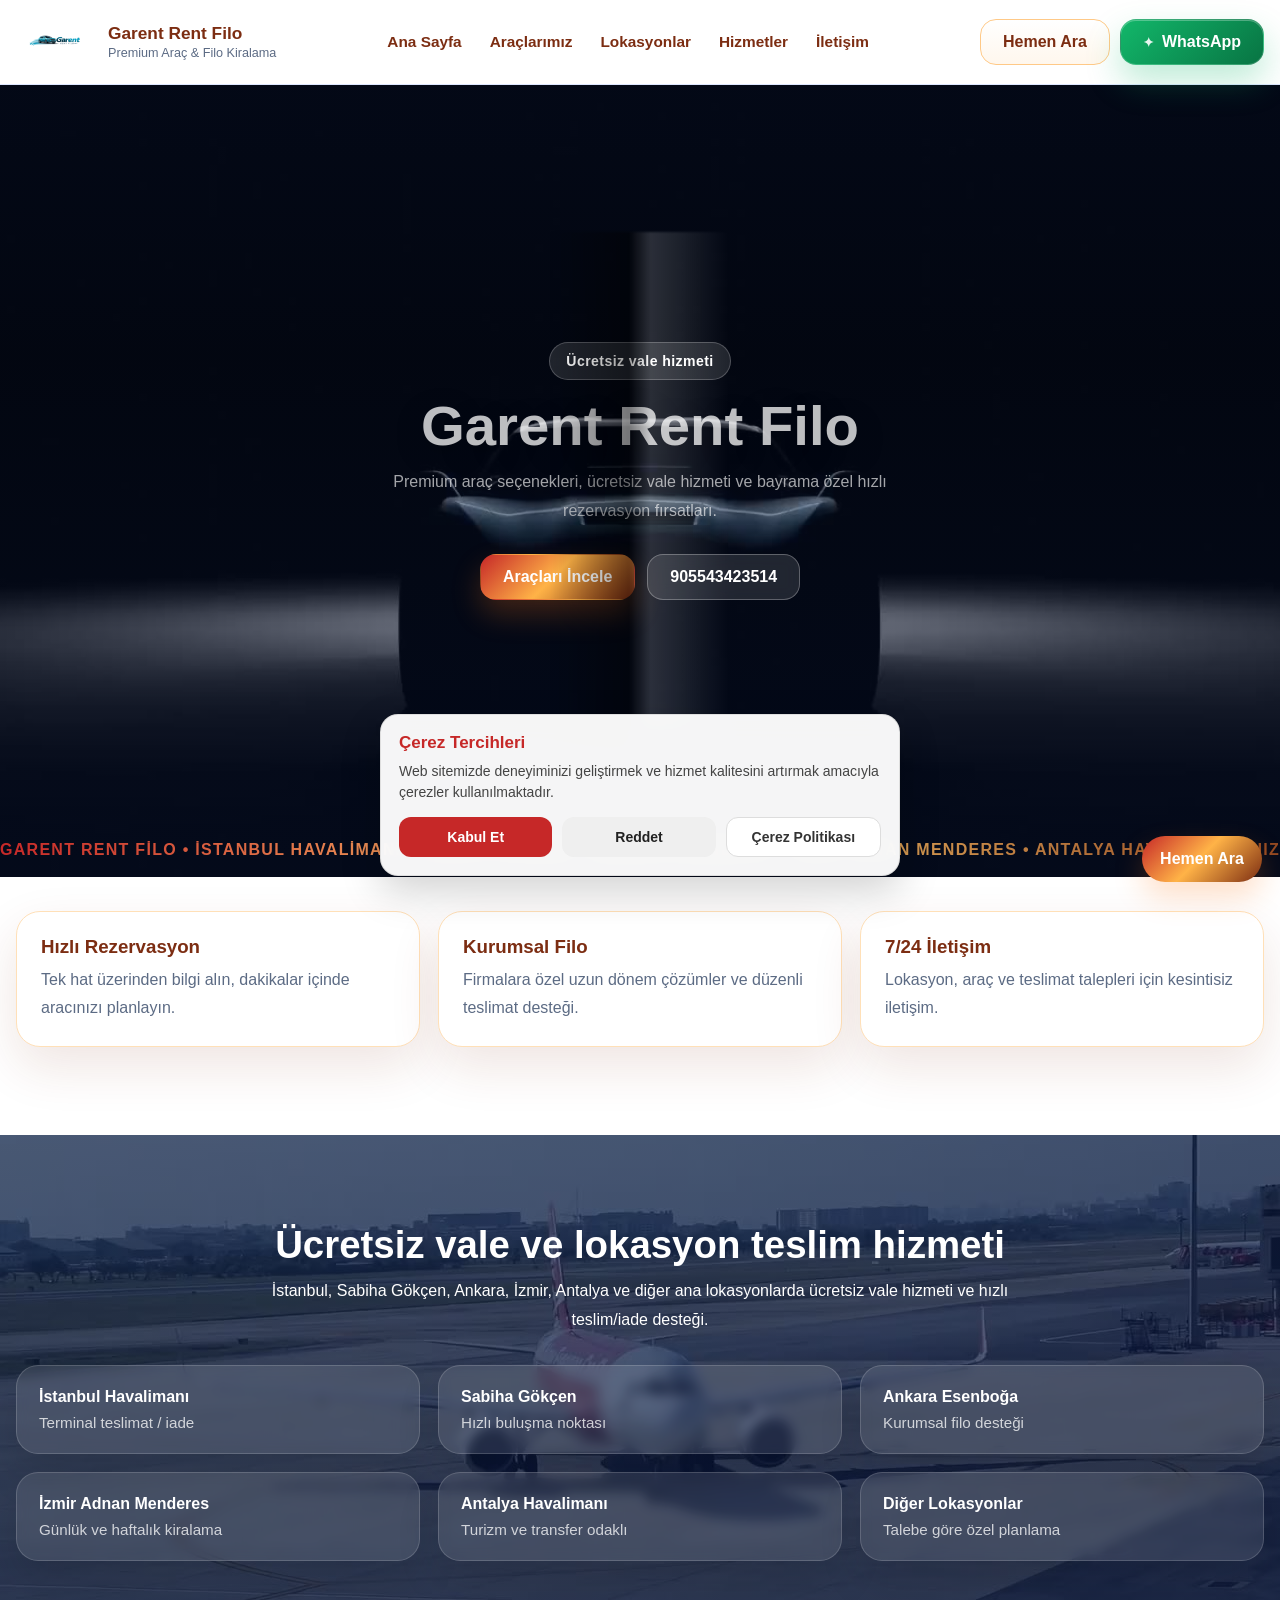
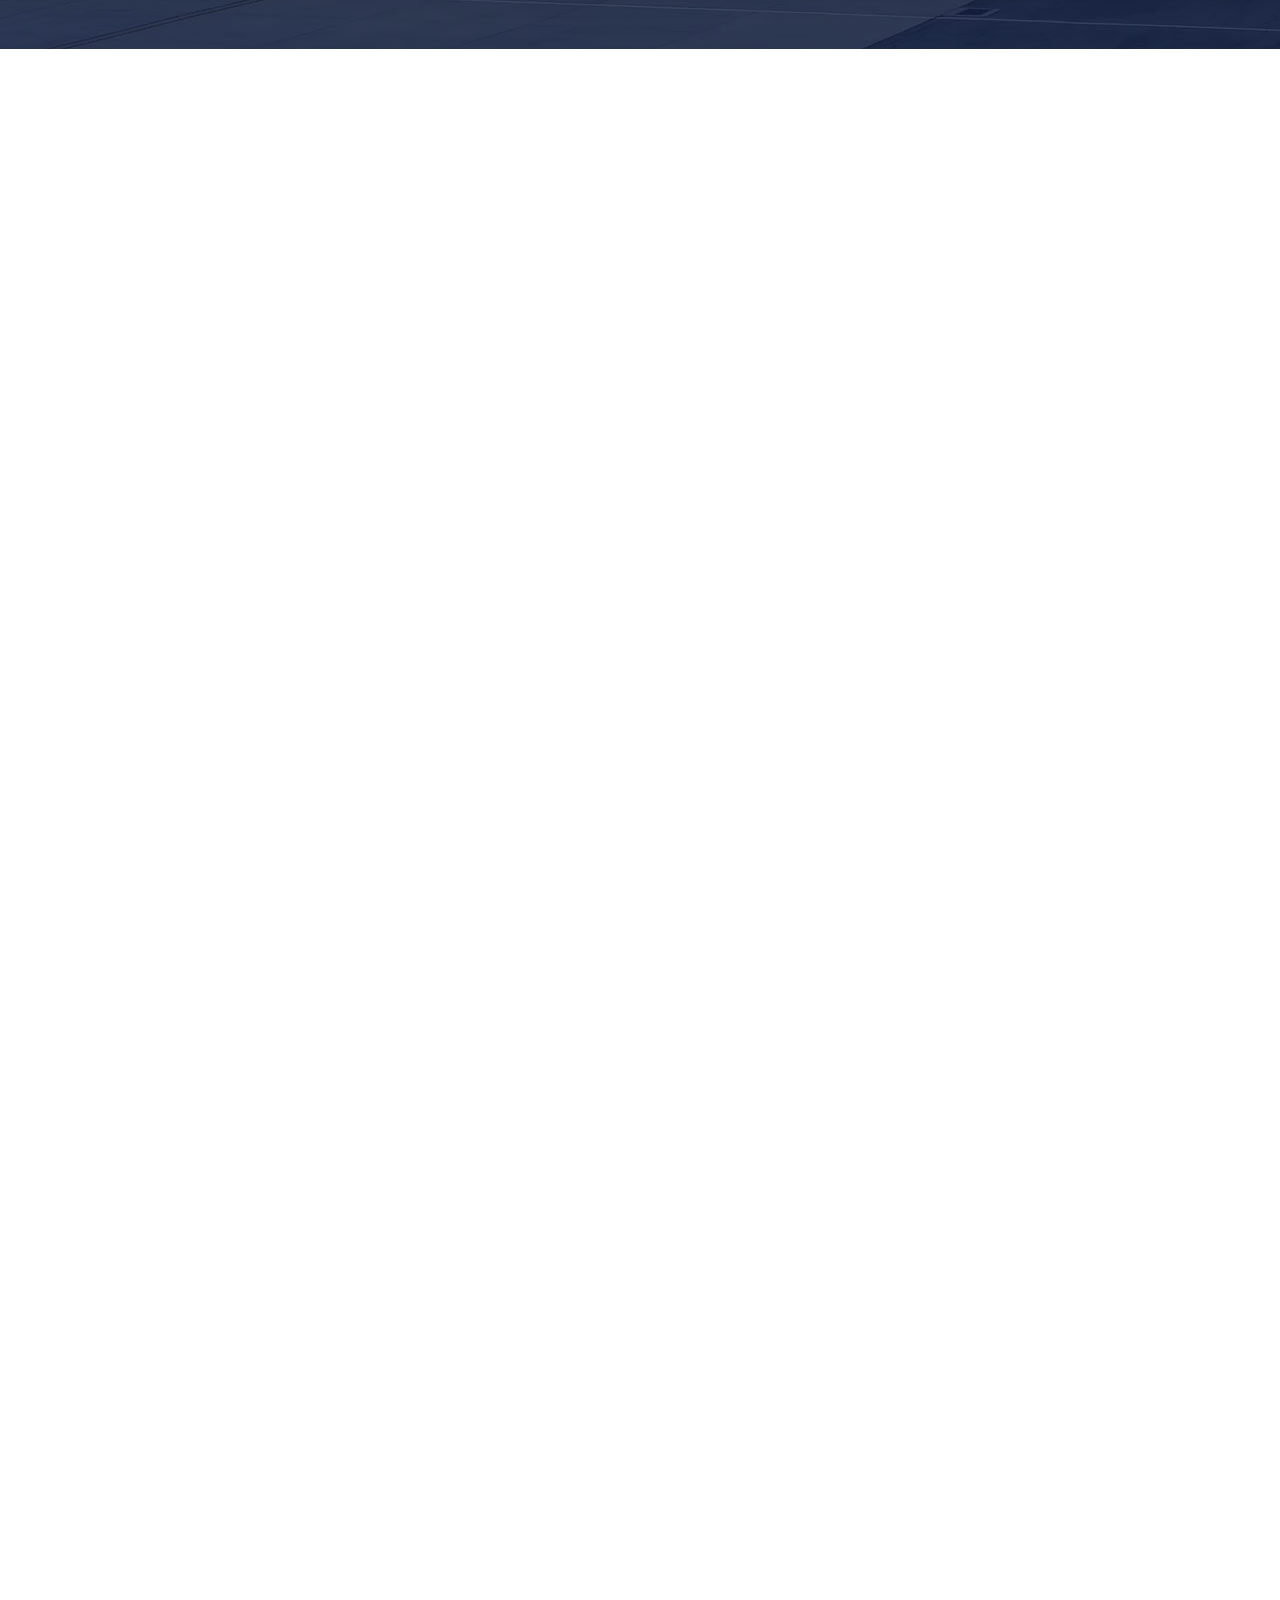
==== commit 378a0b4b: "Add files via upload" ====
--- a/index.html
+++ b/index.html
@@ -13,9 +13,17 @@
 <meta charset="UTF-8">
   <meta name="viewport" content="width=device-width, initial-scale=1.0">
   <title>Garent Rent Filo | Araç Kiralama</title>
+
+<meta name="description" content="Garent Rent Filo - Premium araç kiralama hizmetleri">
+<meta property="og:title" content="Garent Rent Filo">
+<meta property="og:description" content="Premium araç kiralama hizmetleri">
+<meta property="og:type" content="website">
+<meta name="theme-color" content="#111111">
+<link rel="icon" href="favicon.ico">
+
   <meta name="description" content="Garent Rent Filo ile ücretsiz vale hizmetli günlük, haftalık ve kurumsal araç kiralama fırsatları.">
   <link rel="icon" href="assets/img/favicon.webp">
-  <meta name="theme-color" content="#ff7a18">
+  <meta name="theme-color" content="#c62828">
   <link rel="preload" href="assets/css/style.css" as="style">
   <link rel="preload" href="assets/img/logo.webp" as="image" type="image/webp">
   <link rel="preload" href="assets/video/hero.mp4" as="video" type="video/mp4">
@@ -170,36 +178,188 @@
     </section>
   </main>
 
-  <footer class="footer">
+  
+<section class="reservation-section" style="padding:40px 20px;background:#202124;color:#fff;text-align:center;">
+  <div class="container">
+    <h2 style="margin-bottom:15px;">Hızlı Rezervasyon</h2>
+    <p style="margin-bottom:25px;">Araç rezervasyonu ve fiyat bilgisi için bizimle hızlıca iletişime geçin.</p>
+
+    <form onsubmit="window.open('https://wa.me/905000000000?text=Merhaba%20araç%20rezervasyonu%20yapmak%20istiyorum','_blank'); return false;" 
+          style="max-width:700px;margin:auto;display:grid;gap:15px;">
+
+      <input type="text" placeholder="Ad Soyad" required 
+        style="padding:14px;border-radius:10px;border:none;">
+
+      <input type="tel" placeholder="Telefon Numaranız" required 
+        style="padding:14px;border-radius:10px;border:none;">
+
+      <input type="date" required 
+        style="padding:14px;border-radius:10px;border:none;">
+
+      <select required style="padding:14px;border-radius:10px;border:none;">
+        <option value="">Araç Seçiniz</option>
+        <option>Ekonomik Araç</option>
+        <option>SUV Araç</option>
+        <option>VIP Araç</option>
+      </select>
+
+      <button type="submit" 
+        style="padding:15px;border:none;border-radius:12px;background:#c62828;color:#fff;font-size:16px;cursor:pointer;">
+        Rezervasyon Yap
+      </button>
+    </form>
+  </div>
+</section>
+
+
+<footer class="footer">
     <div class="container footer-grid">
       <div>
-        <div class="footer-brand" data-company-name>Garent Rent Filo</div>
-        <p class="footer-note">Türkiye genelinde ücretsiz vale hizmetli premium araç kiralama.</p>
-      </div>
+        <div class="footer-brand">Garent Otokoç Otomotiv Ticaret ve Sanayi A.Ş.</div>
+        <p class="footer-note">
+          Türkiye genelinde premium araç kiralama ve vale hizmeti sunmaktadır.
+        </p>
+      </div>
+
       <div>
-        <h3>Lokasyonlar</h3>
+        <h3>Kurumsal Bilgiler</h3>
         <div class="footer-list">
-          <span>İstanbul Havalimanı</span>
-          <span>Sabiha Gökçen</span>
-          <span>Ankara Esenboğa</span>
-          <span>İzmir Adnan Menderes</span>
-        </div>
-      </div>
+          <span>Vergi No: 6490193531</span>
+          <span>MERSİS No: 0649019353100258</span>
+          <span>Ticaret Sicil No: 459231</span>
+        </div>
+      </div>
+
       <div>
         <h3>İletişim</h3>
         <div class="footer-list">
-          <a data-phone-link href="#"><strong data-phone-display></strong></a>
-          <a data-wa-link href="#" target="_blank" rel="noopener">WhatsApp rezervasyon</a>
-          <span data-working-hours></span>
+          <a href="tel:+905000000000">+90 500 000 00 00</a>
+          <a href="mailto:info@garentrentfilo.com">info@garentrentfilo.com</a>
+          <a href="https://wa.me/905000000000" target="_blank" rel="noopener">
+            WhatsApp Destek
+          </a>
+          <span>09:00 - 22:00</span>
+        </div>
+      </div>
+
+      <div>
+        <h3>Yasal</h3>
+        <div class="footer-list">
+          <a href="kvkk.html">KVKK Politikası</a>
+          <a href="gizlilik.html">Gizlilik Politikası</a>
+          <a href="kullanim-kosullari.html">Kullanım Koşulları</a>
+        <a href="cerez-politikasi.html">Çerez Politikası</a>
         </div>
       </div>
     </div>
-  </footer>
+</footer>
+
 
   <a class="floating-call" data-phone-link href="#">Hemen Ara</a>
 
   <script src="assets/js/config.js" defer></script>
   <script src="assets/js/cars.js" defer></script>
   <script src="assets/js/app.js" defer></script>
+
+
+
+
+
+
+
+<style>
+.cookie-popup-modern{
+position:fixed;
+left:50%;
+bottom:24px;
+transform:translateX(-50%);
+width:min(92%,520px);
+background:rgba(255,255,255,.96);
+backdrop-filter:blur(12px);
+border:1px solid rgba(200,200,200,.5);
+border-radius:18px;
+padding:18px;
+z-index:99999;
+box-shadow:0 15px 40px rgba(0,0,0,.18);
+font-family:Arial,sans-serif;
+}
+.cookie-popup-modern h4{
+margin:0 0 8px;
+color:#c62828;
+font-size:17px;
+}
+.cookie-popup-modern p{
+margin:0 0 14px;
+font-size:14px;
+line-height:1.5;
+color:#444;
+}
+.cookie-actions{
+display:flex;
+gap:10px;
+flex-wrap:wrap;
+}
+.cookie-actions button,
+.cookie-actions a{
+flex:1;
+min-width:120px;
+padding:11px 14px;
+border-radius:12px;
+font-size:14px;
+font-weight:600;
+cursor:pointer;
+text-align:center;
+text-decoration:none;
+transition:.25s;
+}
+.cookie-accept{
+background:#c62828;
+color:#fff;
+border:none;
+}
+.cookie-reject{
+background:#efefef;
+color:#222;
+border:none;
+}
+.cookie-policy{
+background:#fff;
+border:1px solid #ddd;
+color:#333;
+}
+.cookie-actions button:hover,
+.cookie-actions a:hover{
+transform:translateY(-1px);
+}
+</style>
+
+<div class="cookie-popup-modern" id="cookiePopupModern">
+<h4>Çerez Tercihleri</h4>
+<p>Web sitemizde deneyiminizi geliştirmek ve hizmet kalitesini artırmak amacıyla çerezler kullanılmaktadır.</p>
+
+<div class="cookie-actions">
+<button class="cookie-accept" onclick="acceptCookies()">Kabul Et</button>
+<button class="cookie-reject" onclick="rejectCookies()">Reddet</button>
+<a class="cookie-policy" href="cerez-politikasi.html">Çerez Politikası</a>
+</div>
+</div>
+
+<script>
+function acceptCookies(){
+localStorage.setItem('cookieChoice','accepted');
+document.getElementById('cookiePopupModern').style.display='none';
+}
+function rejectCookies(){
+localStorage.setItem('cookieChoice','rejected');
+document.getElementById('cookiePopupModern').style.display='none';
+}
+document.addEventListener('DOMContentLoaded',function(){
+if(localStorage.getItem('cookieChoice')){
+const el=document.getElementById('cookiePopupModern');
+if(el){el.style.display='none';}
+}
+});
+</script>
+
 </body>
 </html>
--- a/assets/css/style.css
+++ b/assets/css/style.css
@@ -4,7 +4,7 @@
   --text:#0f172a;
   --muted:#5c6b84;
   --line:#ffe0b8;
-  --blue:#ff7a18;
+  --blue:#c62828;
   --blue-soft:#ffb347;
   --navy:#7c2d12;
   --navy-deep:#351305;
@@ -236,7 +236,7 @@
 .btn-primary,
 .chip.active,
 .floating-call{
-  background:linear-gradient(135deg,#ff7a18 0%,#ffb347 48%,#7c2d12 100%);
+  background:linear-gradient(135deg,#c62828 0%,#ffb347 48%,#7c2d12 100%);
   box-shadow:0 14px 30px rgba(255,122,24,.24);
 }
 .filters,
@@ -247,22 +247,22 @@
   background:linear-gradient(180deg,#fffaf4,#fff3e0);
 }
 .filter-input:focus,.filter-select:focus{
-  border-color:#ff7a18;
+  border-color:#c62828;
   box-shadow:0 0 0 4px rgba(255,122,24,.12);
 }
 .marquee-track span{
-  background:linear-gradient(90deg,#ff7a18 0%,#ffcf70 45%,#7c2d12 100%);
+  background:linear-gradient(90deg,#c62828 0%,#ffcf70 45%,#7c2d12 100%);
   -webkit-background-clip:text;background-clip:text;color:transparent;-webkit-text-fill-color:transparent;
 }
 .card::before{
-  background:conic-gradient(from 0deg,transparent 0deg,#ff7a18 70deg,#ffb347 128deg,#7c2d12 185deg,transparent 245deg);
+  background:conic-gradient(from 0deg,transparent 0deg,#c62828 70deg,#ffb347 128deg,#7c2d12 185deg,transparent 245deg);
 }
 .promo-badges{
   top:10px;left:10px;right:auto;align-items:flex-start;justify-content:flex-start;flex-direction:column;gap:7px;
 }
 .promo-right{
   color:#fff;
-  background:linear-gradient(135deg,#ff7a18,#d9480f);
+  background:linear-gradient(135deg,#c62828,#d9480f);
   border-color:rgba(255,255,255,.24);
 }
 .promo-left{
@@ -283,7 +283,7 @@
   justify-content:center;
   padding:10px 15px;
   border-radius:999px;
-  background:linear-gradient(135deg,#ff7a18,#ffb347);
+  background:linear-gradient(135deg,#c62828,#ffb347);
   color:#fff;
   font-weight:900;
   box-shadow:0 14px 30px rgba(255,122,24,.2);
--- a/assets/css/style.css
+++ b/assets/css/style.css
@@ -4,7 +4,7 @@
   --text:#0f172a;
   --muted:#5c6b84;
   --line:#ffe0b8;
-  --blue:#ff7a18;
+  --blue:#c62828;
   --blue-soft:#ffb347;
   --navy:#7c2d12;
   --navy-deep:#351305;
@@ -236,7 +236,7 @@
 .btn-primary,
 .chip.active,
 .floating-call{
-  background:linear-gradient(135deg,#ff7a18 0%,#ffb347 48%,#7c2d12 100%);
+  background:linear-gradient(135deg,#c62828 0%,#ffb347 48%,#7c2d12 100%);
   box-shadow:0 14px 30px rgba(255,122,24,.24);
 }
 .filters,
@@ -247,22 +247,22 @@
   background:linear-gradient(180deg,#fffaf4,#fff3e0);
 }
 .filter-input:focus,.filter-select:focus{
-  border-color:#ff7a18;
+  border-color:#c62828;
   box-shadow:0 0 0 4px rgba(255,122,24,.12);
 }
 .marquee-track span{
-  background:linear-gradient(90deg,#ff7a18 0%,#ffcf70 45%,#7c2d12 100%);
+  background:linear-gradient(90deg,#c62828 0%,#ffcf70 45%,#7c2d12 100%);
   -webkit-background-clip:text;background-clip:text;color:transparent;-webkit-text-fill-color:transparent;
 }
 .card::before{
-  background:conic-gradient(from 0deg,transparent 0deg,#ff7a18 70deg,#ffb347 128deg,#7c2d12 185deg,transparent 245deg);
+  background:conic-gradient(from 0deg,transparent 0deg,#c62828 70deg,#ffb347 128deg,#7c2d12 185deg,transparent 245deg);
 }
 .promo-badges{
   top:10px;left:10px;right:auto;align-items:flex-start;justify-content:flex-start;flex-direction:column;gap:7px;
 }
 .promo-right{
   color:#fff;
-  background:linear-gradient(135deg,#ff7a18,#d9480f);
+  background:linear-gradient(135deg,#c62828,#d9480f);
   border-color:rgba(255,255,255,.24);
 }
 .promo-left{
@@ -283,7 +283,7 @@
   justify-content:center;
   padding:10px 15px;
   border-radius:999px;
-  background:linear-gradient(135deg,#ff7a18,#ffb347);
+  background:linear-gradient(135deg,#c62828,#ffb347);
   color:#fff;
   font-weight:900;
   box-shadow:0 14px 30px rgba(255,122,24,.2);
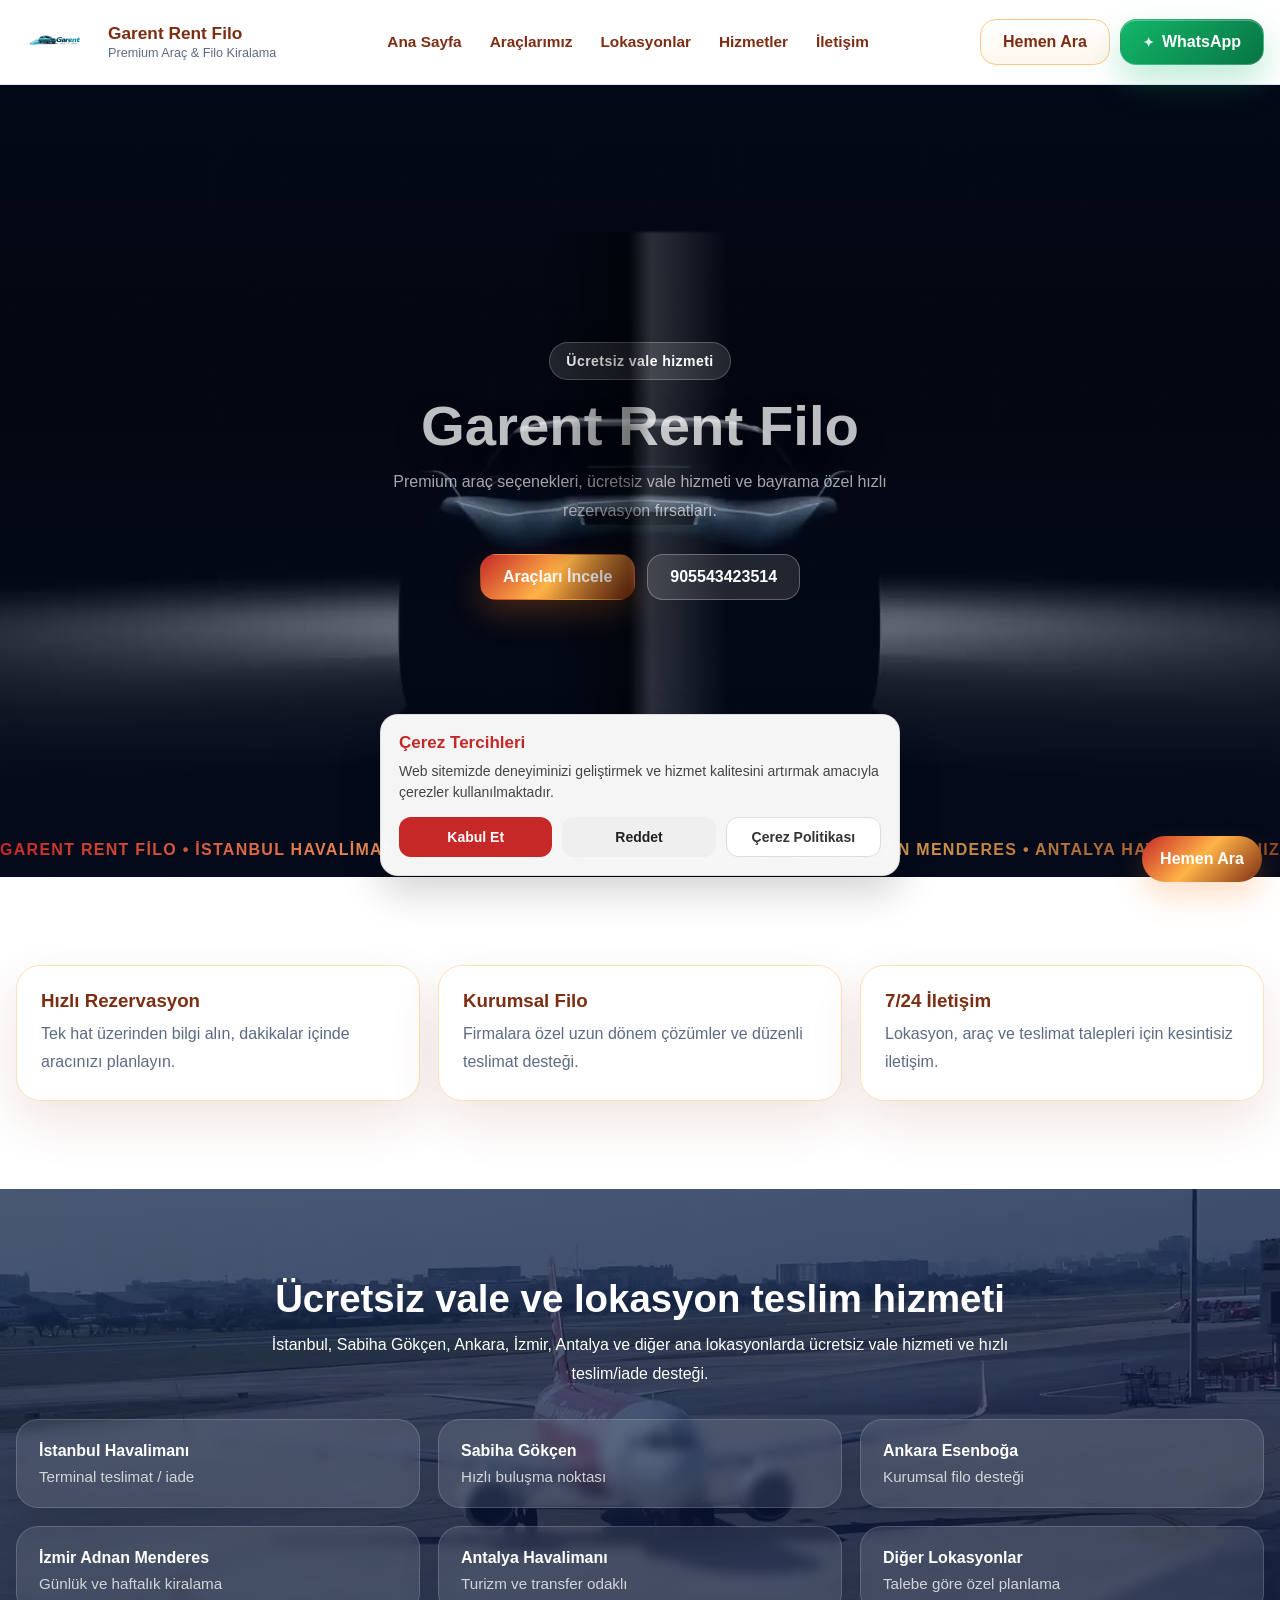
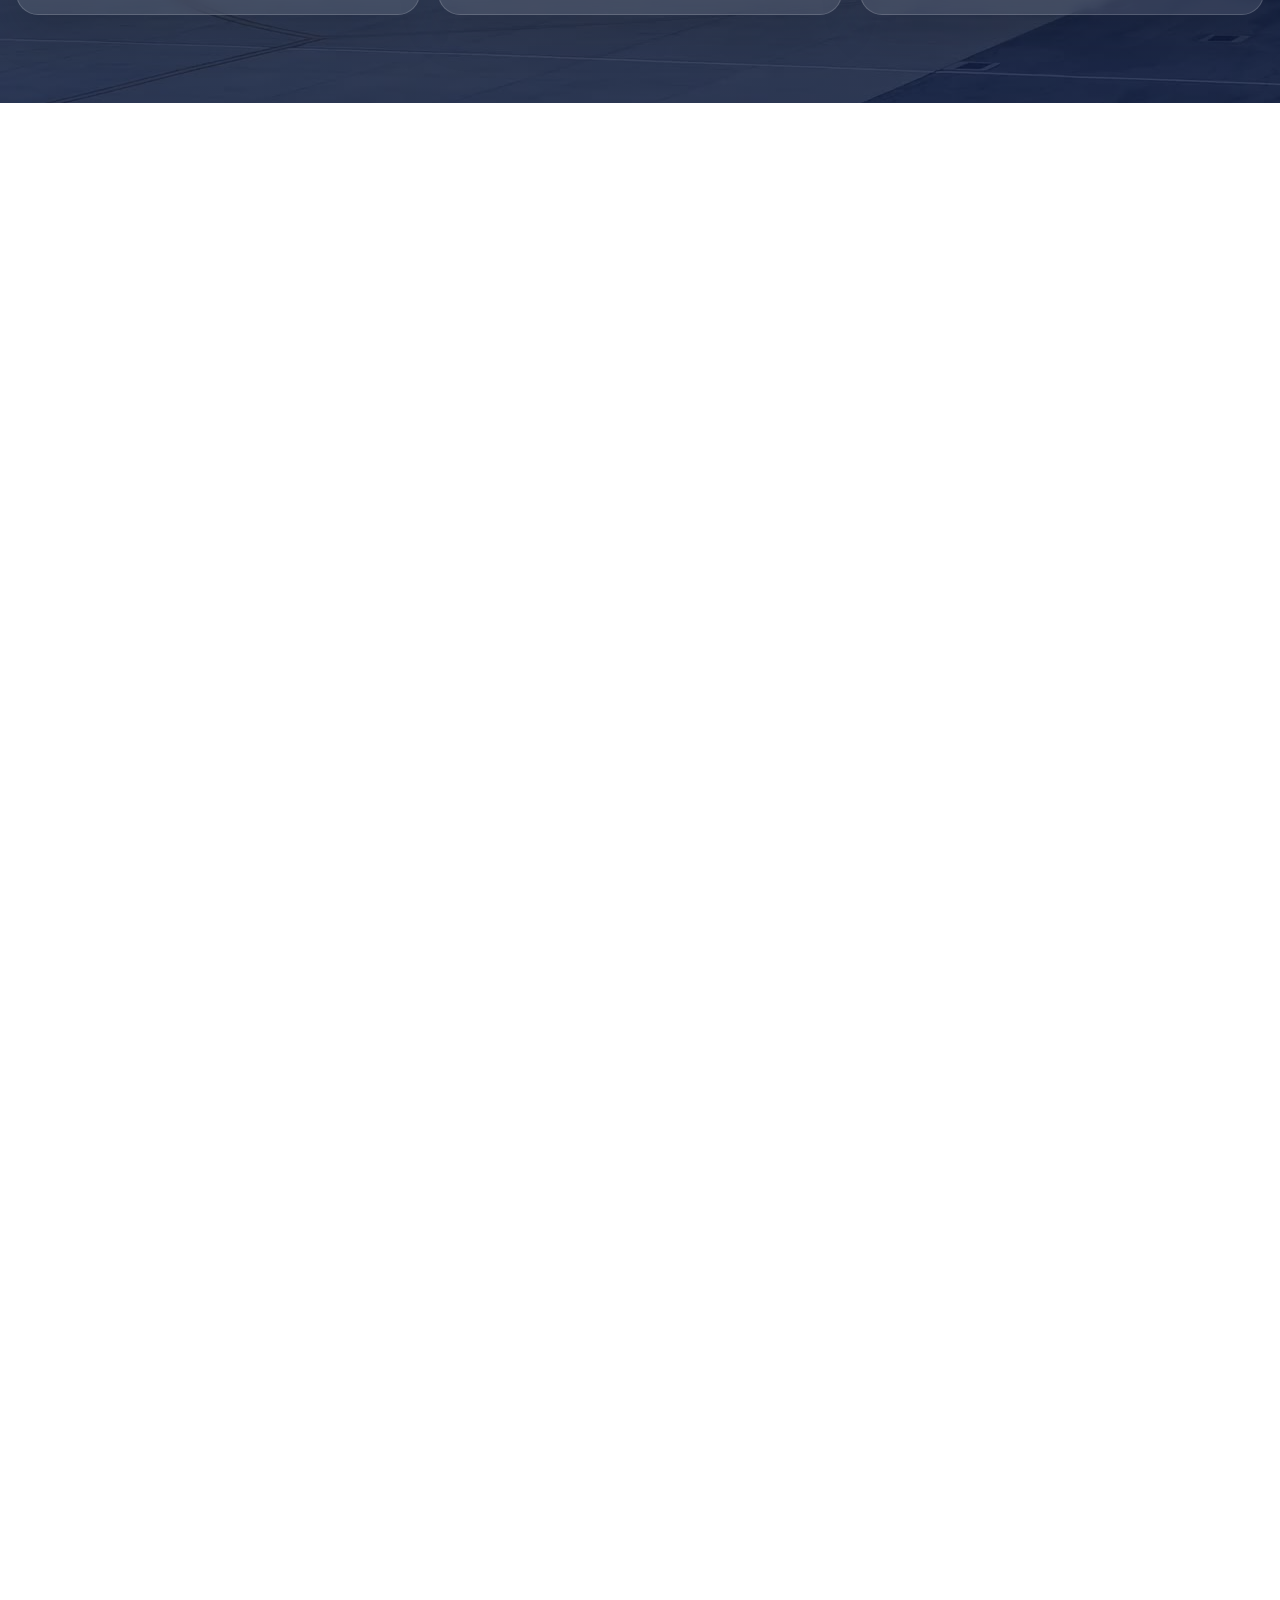
==== commit 187a51d3: "Add files via upload" ====
--- a/index.html
+++ b/index.html
@@ -1,15 +1,8 @@
 <!doctype html>
 <html lang="tr">
 <head>
-<!-- Google tag (gtag.js) -->
-<script async src="https://www.googletagmanager.com/gtag/js?id=AW-18167987641"></script>
-<script>
-  window.dataLayer = window.dataLayer || [];
-  function gtag(){dataLayer.push(arguments);}
-  gtag('js', new Date());
-
-  gtag('config', 'AW-18167987641');
-</script>
+
+
 <meta charset="UTF-8">
   <meta name="viewport" content="width=device-width, initial-scale=1.0">
   <title>Garent Rent Filo | Araç Kiralama</title>
@@ -173,7 +166,7 @@
           <a class="contact-big" data-phone-link href="#" data-phone-display></a>
           <a class="btn btn-primary" data-wa-link href="#" target="_blank" rel="noopener">WhatsApp'tan Yaz</a>
         </div>
-        <div class="contact-note" data-working-hours></div>
+        <div class="contact-note" data-workin></div>
       </div>
     </section>
   </main>
@@ -255,7 +248,7 @@
 </footer>
 
 
-  <a class="floating-call" data-phone-link href="#">Hemen Ara</a>
+  <a class="floatin" data-phone-link href="#">Hemen Ara</a>
 
   <script src="assets/js/config.js" defer></script>
   <script src="assets/js/cars.js" defer></script>
--- a/assets/css/style.css
+++ b/assets/css/style.css
@@ -1,6 +1,6 @@
 :root{
   --bg:#ffffff;
-  --bg-soft:#fff7ed;
+  --b:#fff7ed;
   --text:#0f172a;
   --muted:#5c6b84;
   --line:#ffe0b8;
@@ -50,7 +50,7 @@
 .marquee-track span{font-size:1rem;font-weight:900;letter-spacing:.08em;text-transform:uppercase;background:linear-gradient(90deg,var(--blue) 0%,var(--blue-soft) 45%,var(--navy) 100%);-webkit-background-clip:text;background-clip:text;color:transparent;-webkit-text-fill-color:transparent}
 
 .section{padding:88px 0}
-.section-soft{background:var(--bg-soft)}
+.section-soft{background:var(--b)}
 .section-title{margin-bottom:24px}
 .section-title.center{text-align:center}
 .section-title.narrow{max-width:760px;margin-inline:auto;margin-bottom:30px}
@@ -59,7 +59,7 @@
 .section-title.light h2,.section-title.light p{color:#fff}
 .section-title.dark h2{color:var(--navy)}
 
-.intro-strip{padding-top:34px}
+.intro-strip{paddin:34px}
 .intro-grid{display:grid;grid-template-columns:repeat(3,1fr);gap:18px}
 .intro-card{background:#fff;border:1px solid var(--line);border-radius:24px;padding:24px;box-shadow:var(--shadow)}
 .intro-card h3{margin:0 0 8px;color:var(--navy)}
@@ -106,7 +106,7 @@
 .features{display:flex;gap:8px;flex-wrap:wrap}
 .feature{padding:7px 9px;border-radius:999px;background:#f0f6ff;color:var(--navy);font-size:.74rem;font-weight:700;border:1px solid var(--line)}
 .cta-row{display:grid;grid-template-columns:1fr 1fr;gap:10px;margin-top:14px}
-.cta-row .btn{height:46px;padding-inline:10px;font-size:.88rem}
+.cta-row .btn{height:46px;paddin:10px;font-size:.88rem}
 
 .contact-panel{background:#fff;border:1px solid var(--line);border-radius:28px;padding:34px;box-shadow:var(--shadow);display:grid;gap:18px;justify-items:center;text-align:center}
 .contact-actions{display:flex;gap:12px;flex-wrap:wrap;justify-content:center}
@@ -120,7 +120,7 @@
 .footer h3{margin:0 0 12px;font-size:1rem}
 .footer-list{display:grid;gap:10px}
 .footer-list a,.footer-list span{color:rgba(255,255,255,.82)}
-.floating-call{position:fixed;right:18px;bottom:18px;z-index:90;background:linear-gradient(135deg,var(--blue),var(--navy));color:#fff;padding:14px 18px;border-radius:999px;font-weight:900;box-shadow:0 12px 30px rgba(18,42,102,.28)}
+.floatin{position:fixed;right:18px;bottom:18px;z-index:90;background:linear-gradient(135deg,var(--blue),var(--navy));color:#fff;padding:14px 18px;border-radius:999px;font-weight:900;box-shadow:0 12px 30px rgba(18,42,102,.28)}
 
 @keyframes marquee{from{transform:translateX(0)}to{transform:translateX(-50%)}}
 @keyframes spin{to{transform:rotate(360deg)}}
@@ -183,7 +183,7 @@
   .hero-actions{display:grid;grid-template-columns:1fr 1fr;width:100%}
   .marquee-track span{font-size:.86rem}
   .contact-big{font-size:1.5rem}
-  .floating-call{left:12px;right:12px;text-align:center}
+  .floatin{left:12px;right:12px;text-align:center}
   .card-inner{padding:13px}
   .card-media{min-height:140px;padding:10px}
   .car-photo{height:92px}
@@ -235,7 +235,7 @@
 }
 .btn-primary,
 .chip.active,
-.floating-call{
+.floatin{
   background:linear-gradient(135deg,#c62828 0%,#ffb347 48%,#7c2d12 100%);
   box-shadow:0 14px 30px rgba(255,122,24,.24);
 }
--- a/assets/css/style.css
+++ b/assets/css/style.css
@@ -1,6 +1,6 @@
 :root{
   --bg:#ffffff;
-  --bg-soft:#fff7ed;
+  --b:#fff7ed;
   --text:#0f172a;
   --muted:#5c6b84;
   --line:#ffe0b8;
@@ -50,7 +50,7 @@
 .marquee-track span{font-size:1rem;font-weight:900;letter-spacing:.08em;text-transform:uppercase;background:linear-gradient(90deg,var(--blue) 0%,var(--blue-soft) 45%,var(--navy) 100%);-webkit-background-clip:text;background-clip:text;color:transparent;-webkit-text-fill-color:transparent}
 
 .section{padding:88px 0}
-.section-soft{background:var(--bg-soft)}
+.section-soft{background:var(--b)}
 .section-title{margin-bottom:24px}
 .section-title.center{text-align:center}
 .section-title.narrow{max-width:760px;margin-inline:auto;margin-bottom:30px}
@@ -59,7 +59,7 @@
 .section-title.light h2,.section-title.light p{color:#fff}
 .section-title.dark h2{color:var(--navy)}
 
-.intro-strip{padding-top:34px}
+.intro-strip{paddin:34px}
 .intro-grid{display:grid;grid-template-columns:repeat(3,1fr);gap:18px}
 .intro-card{background:#fff;border:1px solid var(--line);border-radius:24px;padding:24px;box-shadow:var(--shadow)}
 .intro-card h3{margin:0 0 8px;color:var(--navy)}
@@ -106,7 +106,7 @@
 .features{display:flex;gap:8px;flex-wrap:wrap}
 .feature{padding:7px 9px;border-radius:999px;background:#f0f6ff;color:var(--navy);font-size:.74rem;font-weight:700;border:1px solid var(--line)}
 .cta-row{display:grid;grid-template-columns:1fr 1fr;gap:10px;margin-top:14px}
-.cta-row .btn{height:46px;padding-inline:10px;font-size:.88rem}
+.cta-row .btn{height:46px;paddin:10px;font-size:.88rem}
 
 .contact-panel{background:#fff;border:1px solid var(--line);border-radius:28px;padding:34px;box-shadow:var(--shadow);display:grid;gap:18px;justify-items:center;text-align:center}
 .contact-actions{display:flex;gap:12px;flex-wrap:wrap;justify-content:center}
@@ -120,7 +120,7 @@
 .footer h3{margin:0 0 12px;font-size:1rem}
 .footer-list{display:grid;gap:10px}
 .footer-list a,.footer-list span{color:rgba(255,255,255,.82)}
-.floating-call{position:fixed;right:18px;bottom:18px;z-index:90;background:linear-gradient(135deg,var(--blue),var(--navy));color:#fff;padding:14px 18px;border-radius:999px;font-weight:900;box-shadow:0 12px 30px rgba(18,42,102,.28)}
+.floatin{position:fixed;right:18px;bottom:18px;z-index:90;background:linear-gradient(135deg,var(--blue),var(--navy));color:#fff;padding:14px 18px;border-radius:999px;font-weight:900;box-shadow:0 12px 30px rgba(18,42,102,.28)}
 
 @keyframes marquee{from{transform:translateX(0)}to{transform:translateX(-50%)}}
 @keyframes spin{to{transform:rotate(360deg)}}
@@ -183,7 +183,7 @@
   .hero-actions{display:grid;grid-template-columns:1fr 1fr;width:100%}
   .marquee-track span{font-size:.86rem}
   .contact-big{font-size:1.5rem}
-  .floating-call{left:12px;right:12px;text-align:center}
+  .floatin{left:12px;right:12px;text-align:center}
   .card-inner{padding:13px}
   .card-media{min-height:140px;padding:10px}
   .car-photo{height:92px}
@@ -235,7 +235,7 @@
 }
 .btn-primary,
 .chip.active,
-.floating-call{
+.floatin{
   background:linear-gradient(135deg,#c62828 0%,#ffb347 48%,#7c2d12 100%);
   box-shadow:0 14px 30px rgba(255,122,24,.24);
 }
